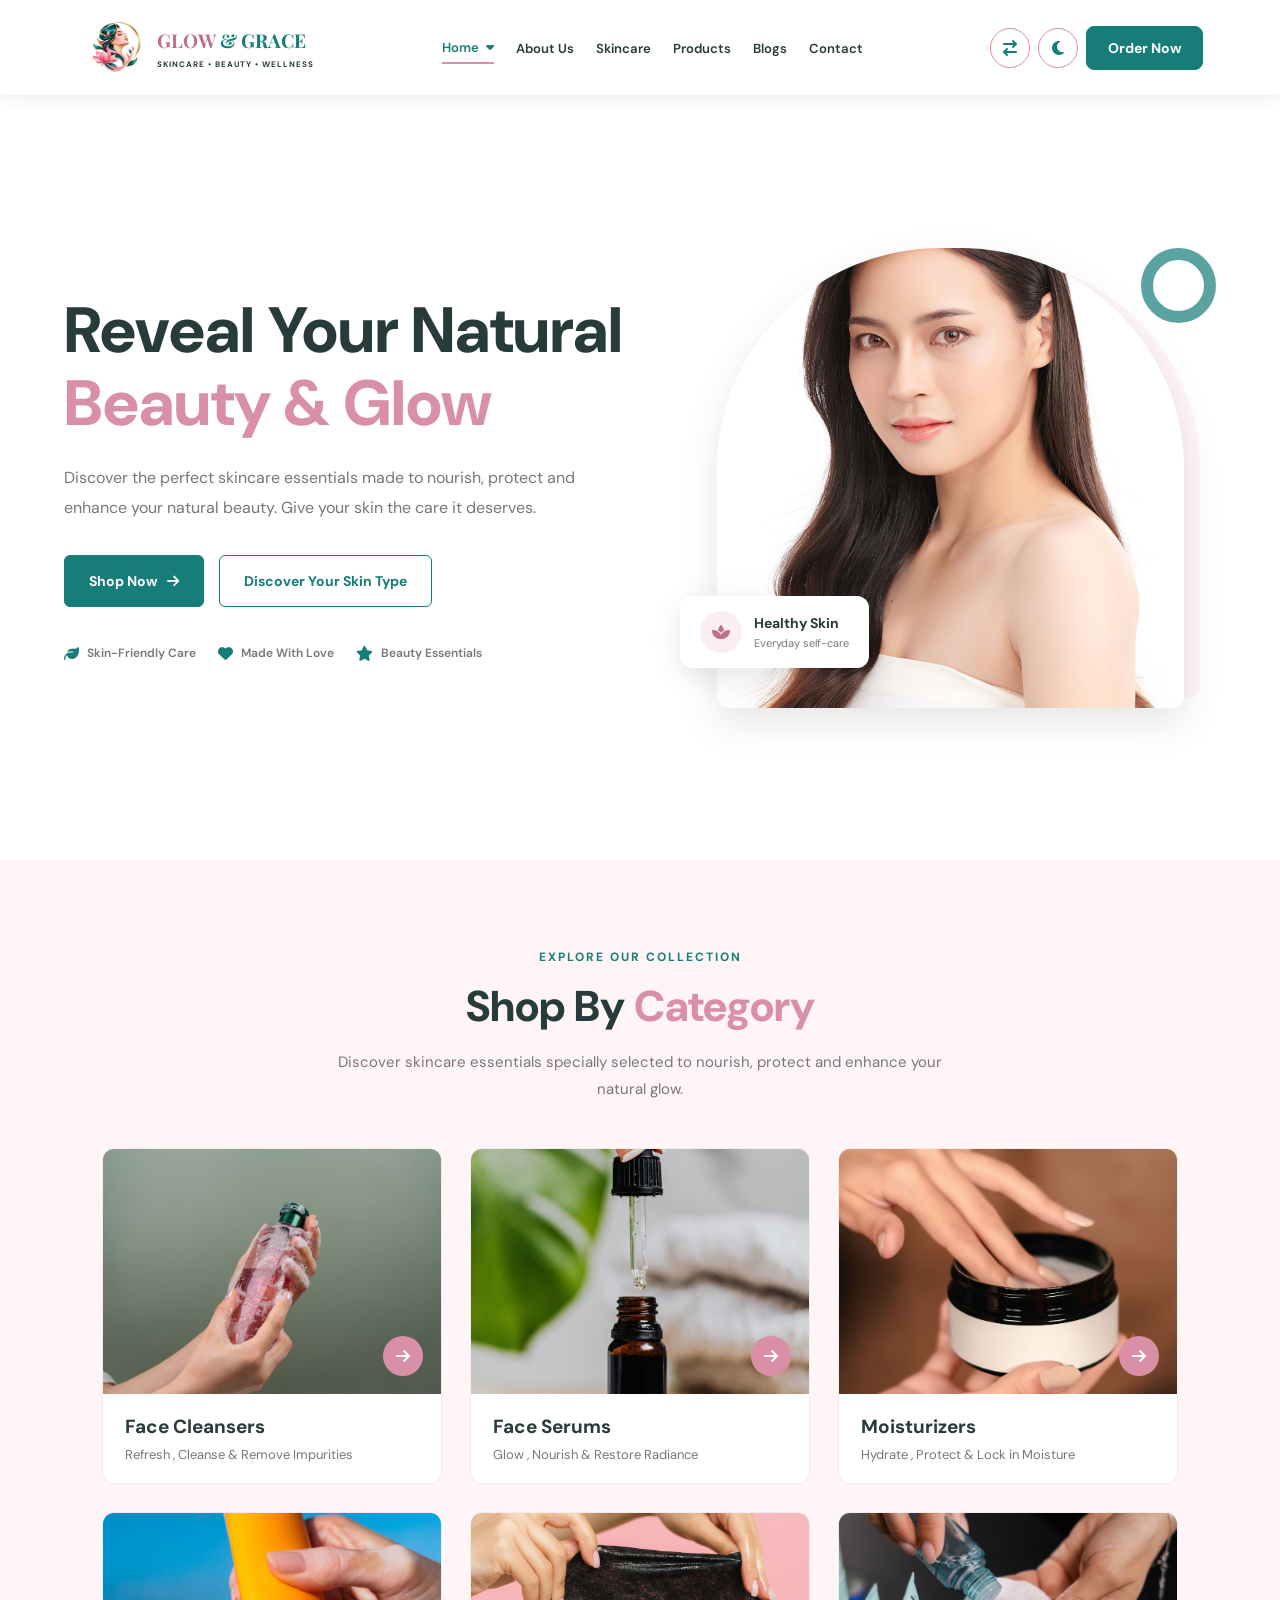
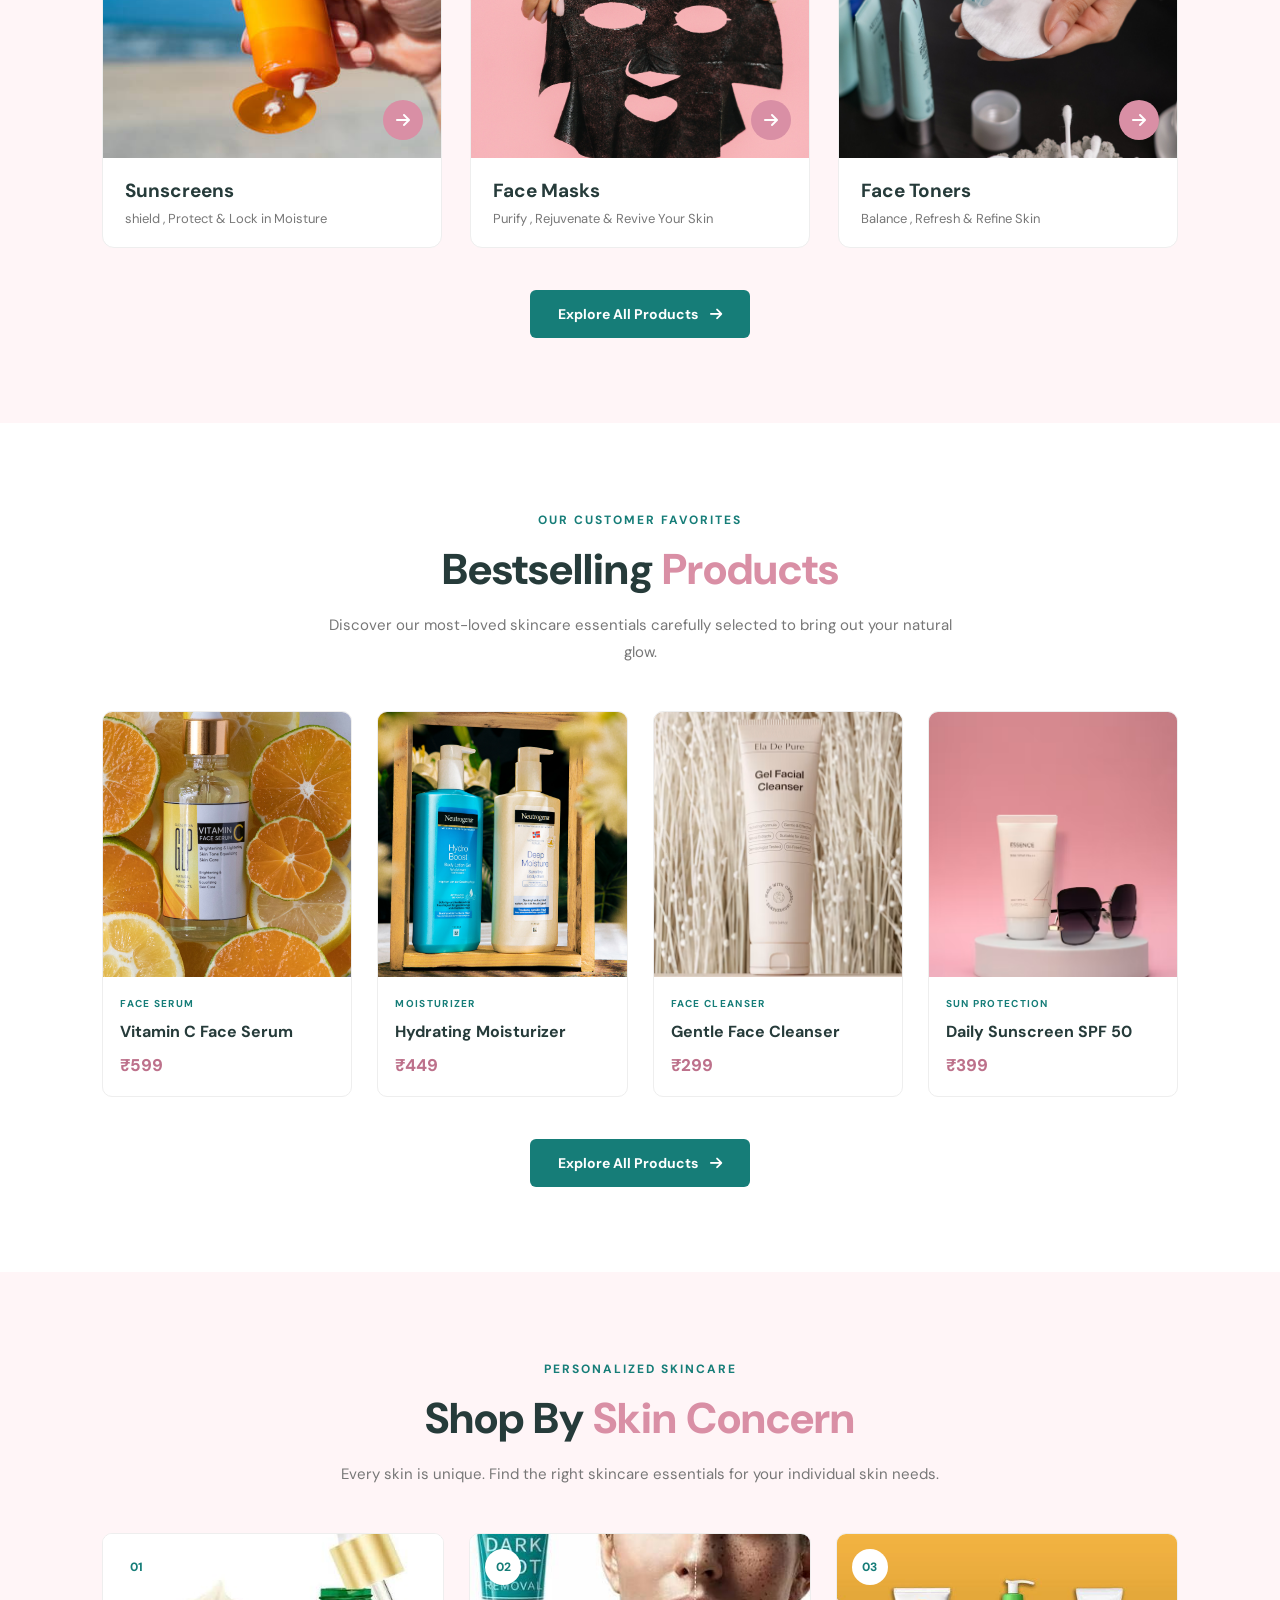
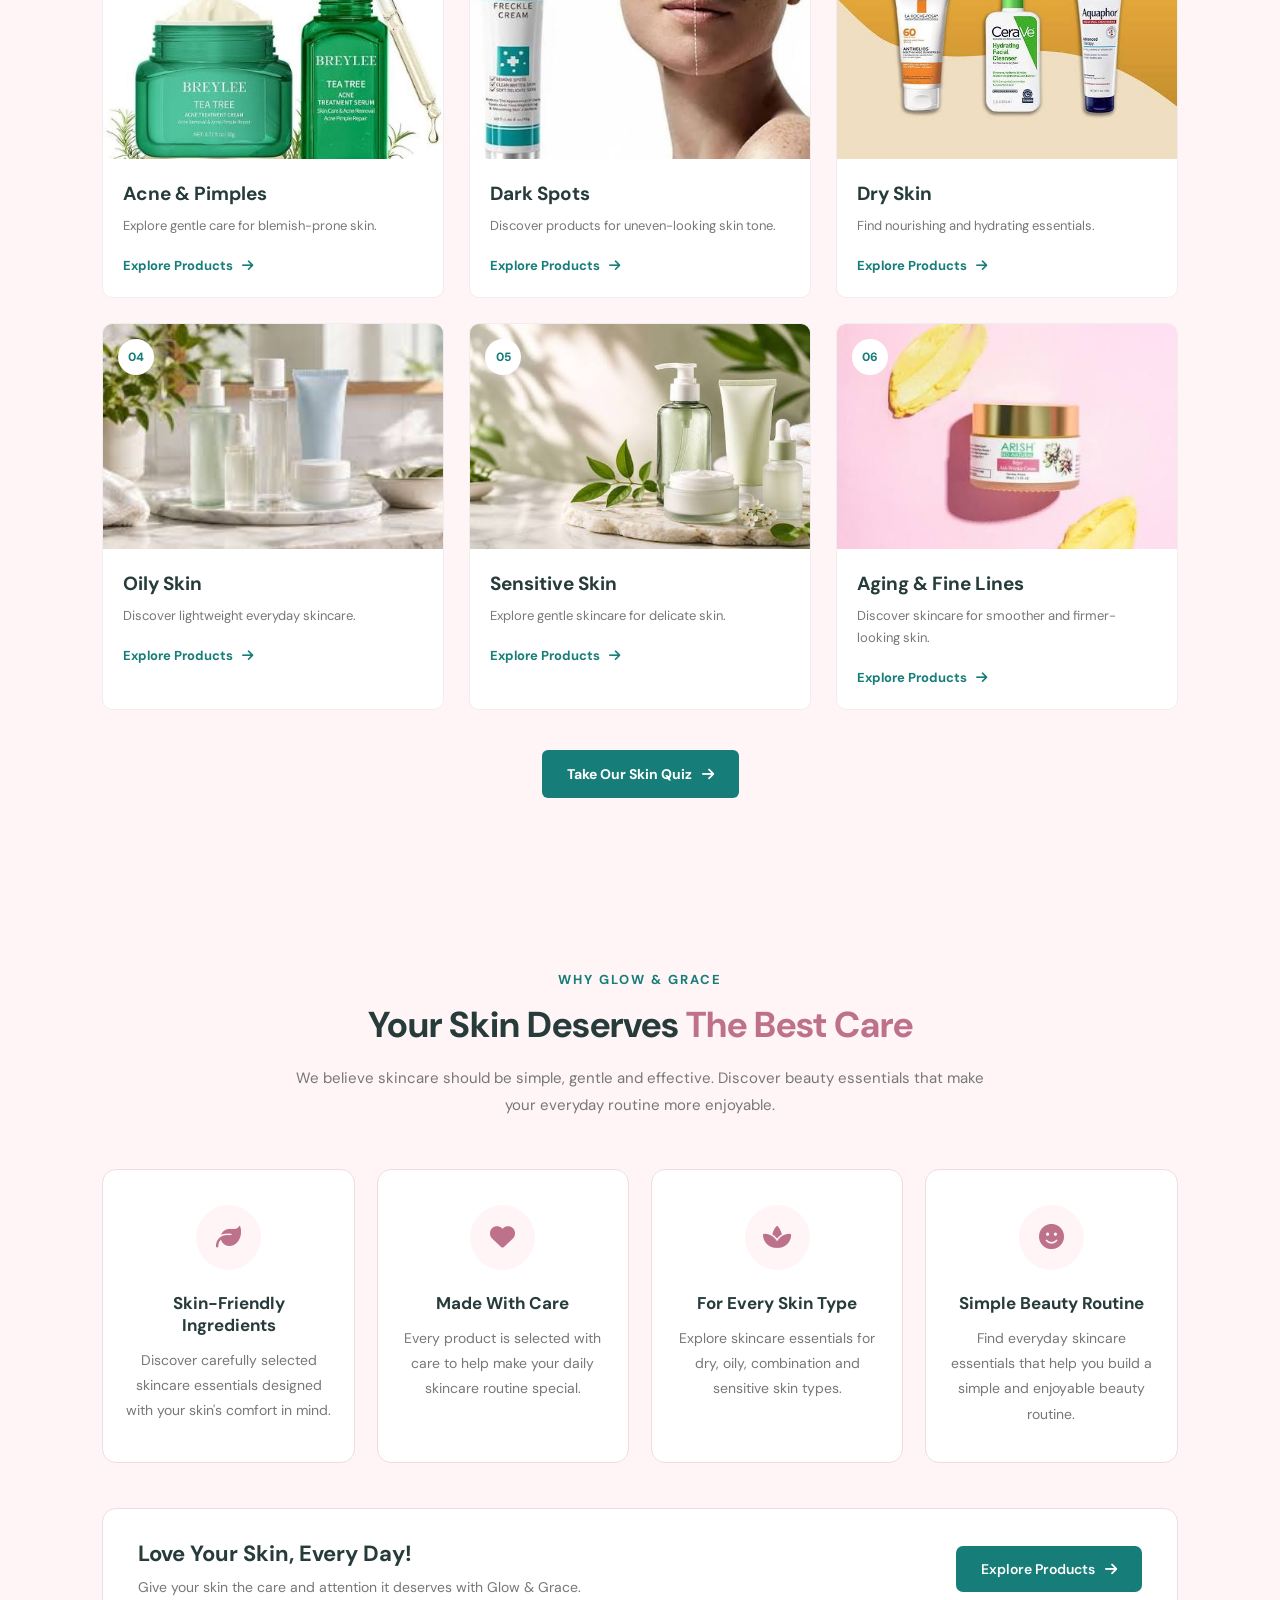
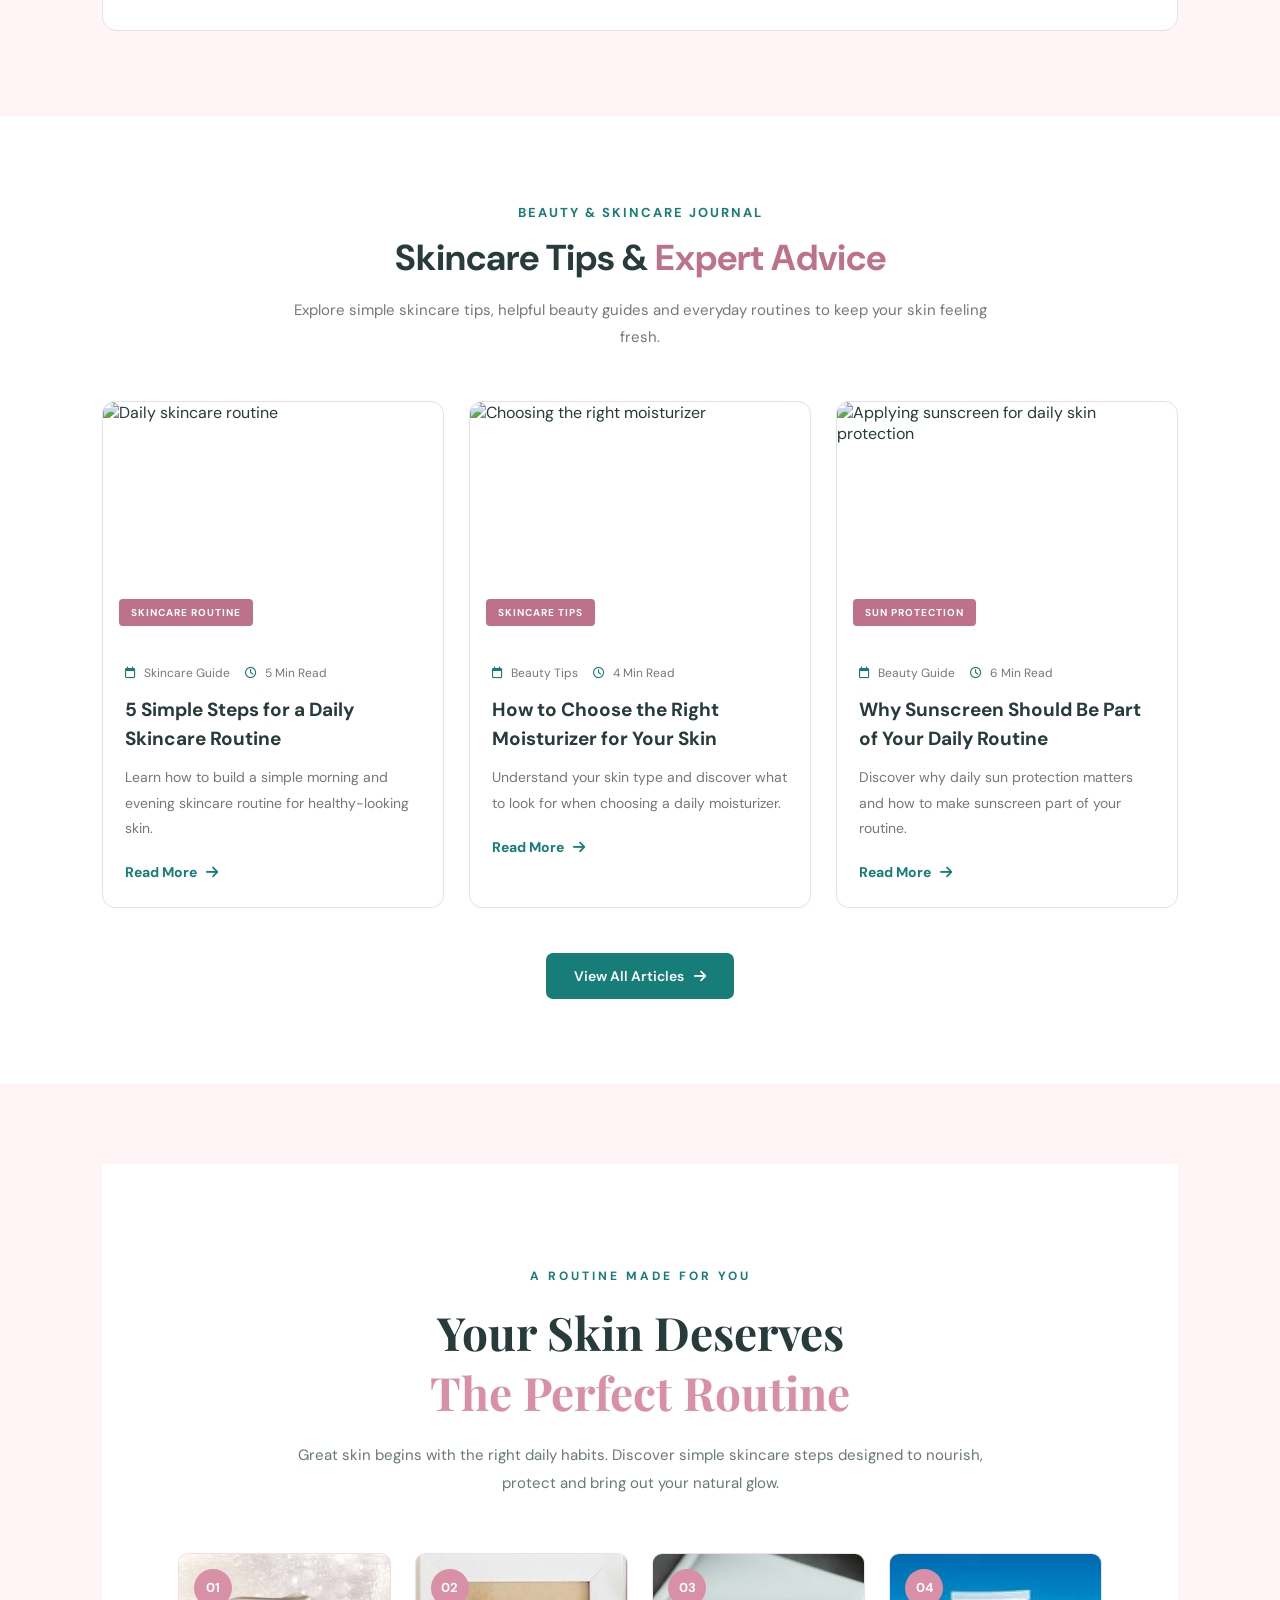
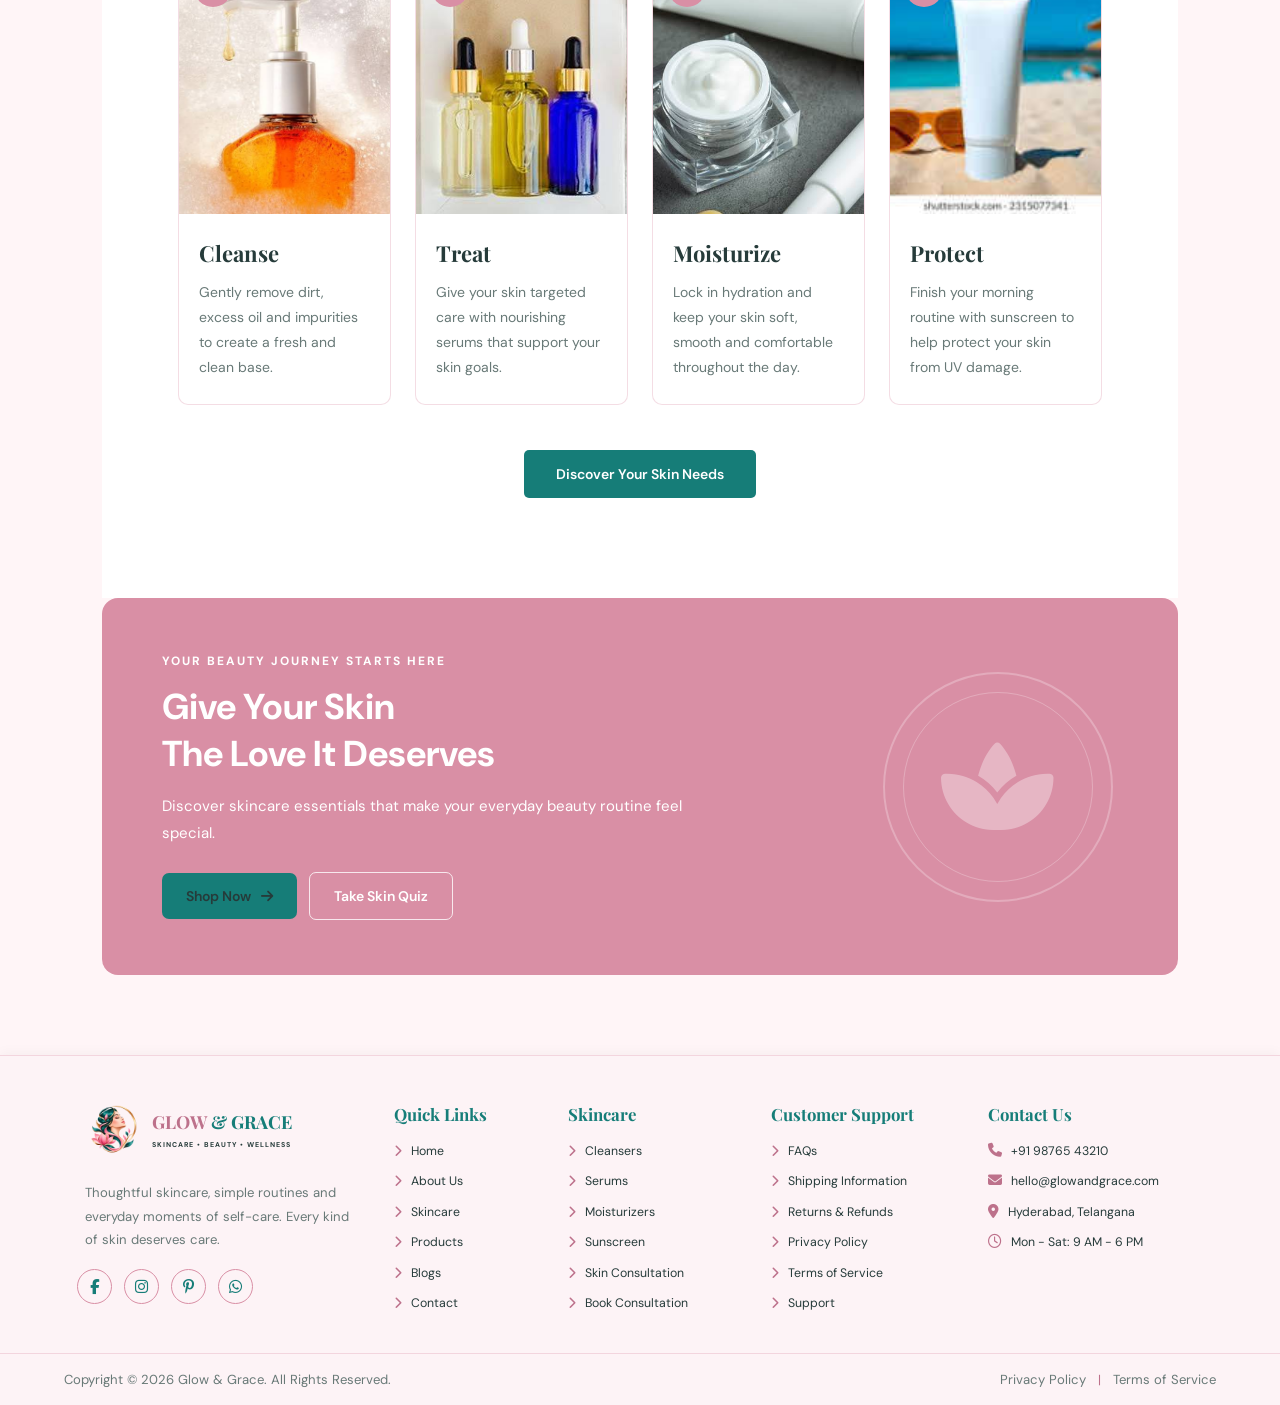
==== index.html @ 5600a412 "Add files via upload" ====
<!DOCTYPE html>
<html lang="en" dir="ltr" data-theme="light">
<head>
    <meta charset="UTF-8">
    <meta name="viewport" content="width=device-width, initial-scale=1.0">

    <title>Glow & Grace | Skincare & Beauty</title>

    <link rel="icon" type="image/png" href="Images/g&glogo1.png">
    <link rel="stylesheet" href="main.css">
    <link rel="stylesheet" href="index.css">
    <script src="main.js"></script>

    <link rel="stylesheet"
    href="https://cdnjs.cloudflare.com/ajax/libs/font-awesome/6.7.2/css/all.min.css">

    <link href="https://fonts.googleapis.com/css2?family=DM+Sans:wght@400;500;600;700&family=Playfair+Display:wght@600;700&display=swap" rel="stylesheet">
</head>

<body>

<!-- ================= HEADER ================= -->

<header class="header">

    <nav class="nav-bar">

        <div class="brand">

            <div class="brand-logo">
                <img src="Images/g&glogo1.png" alt="Glow & Grace Logo">
            </div>

            <div class="brand-title">
                <h1>GLOW <span>& GRACE</span></h1>
                <p>SKINCARE • BEAUTY • WELLNESS</p>
            </div>

        </div>

        <ul class="nav-links" id="navLinks">

            <li class="dropdown">

                <a href="index.html" class="home-btn" id="homeDropdownBtn" data-page="home">
                    Home
                    <span class="caret">
                        <i class="fa-solid fa-caret-down"></i>
                    </span>
                </a>

                <ul class="dropdown-menu" id="homeDropdown">
                    <li><a href="index.html">Home Classic</a></li>
                    <li><a href="home2.html">Home Standard</a></li>
                </ul>

            </li>

            <li><a href="about.html" class="nav-link" data-page="about">About Us</a></li>
            <li><a href="skincare.html" class="nav-link" data-page="skincare">Skincare</a></li>
            <li><a href="products.html" class="nav-link" data-page="products">Products</a></li>
            <li><a href="blog.html" class="nav-link" data-page="blog">Blogs</a></li>
            <li><a href="contact.html" class="nav-link" data-page="contact">Contact</a></li>

        </ul>

        <div class="toggles">

            <button class="utility-toggle" id="rtl-toggle"
                aria-label="Toggle RTL">
                <i class="fa-solid fa-arrow-right-arrow-left"></i>
            </button>

            <button class="utility-toggle" id="theme-toggle"
                aria-label="Toggle dark mode">
                <i class="fa-solid fa-moon"></i>
            </button>
<a href="order.html" class="primary-btn"
   style="background-color: #167D78; color: #FFFFFF; border: 1px solid #167D78;">
    Order Now
</a>
            <button class="menu-toggle" id="menu-toggle"
                aria-label="Toggle navigation">
                <i class="fa-solid fa-bars"></i>
            </button>

        </div>

    </nav>

</header>
<main>
        
<!-- =================================
     HOME 1 - HERO SECTION
================================== -->

<section class="home1-hero">

    <div class="hero-container">

        <!-- LEFT CONTENT -->
        <div class="hero-content">

           

            <h1>
                Reveal Your Natural
                <span>Beauty & Glow</span>
            </h1>

            <p class="hero-description">
                Discover the perfect skincare essentials
                made to nourish, protect and enhance your
                natural beauty. Give your skin the care it deserves.
            </p>

            <div class="hero-buttons">
                <a href="products.html" class="hero-btn primary-btn"
                style="background-color: #167D78; color: #FFFFFF; border: 1px solid #167D78;">
                    Shop Now
                    <i class="fas fa-arrow-right"></i>
                </a>

                <a href="skincare.html" class="hero-btn secondary-btn">
                    Discover Your Skin Type
                </a>
            </div>

            <!-- TRUST POINTS -->
            <div class="hero-trust">

               <div class="trust-item">
                    <i class="fas fa-leaf"></i>
                    <span>Skin-Friendly Care</span>
                </div>

                <div class="trust-item">
                    <i class="fas fa-heart"></i>
                    <span>Made With Love</span>
                </div>

                <div class="trust-item">
                    <i class="fas fa-star"></i>
                    <span>Beauty Essentials</span>
                </div>

            </div>

        </div>


        <!-- RIGHT IMAGE -->
        <div class="hero-image">

            <div class="hero-image-bg"></div>

            <img
                src="Images/hmh11.jpg"
                alt="Premium skincare and beauty products"
                class="main-hero-img"
            >

            <!-- FLOATING CARD -->
            <div class="hero-floating-card">
                <div class="floating-icon">
                    <i class="fas fa-spa"></i>
                </div>

                <div>
                    <h4>Healthy Skin</h4>
                    <p>Everyday self-care</p>
                </div>
            </div>

            <div class="hero-small-circle"></div>

        </div>

    </div>

</section>



<!-- =========================================
     HOME 1 - SHOP BY CATEGORY
========================================= -->

<section class="shop-category-section">

    <div class="category-container">

        <!-- SECTION HEADING -->
        <div class="category-heading">

            <span class="category-subtitle">
                EXPLORE OUR COLLECTION
            </span>

            <h2>
                Shop By <span>Category</span>
            </h2>

            <p>
                Discover skincare essentials specially selected
                to nourish, protect and enhance your natural glow.
            </p>

        </div>


        <!-- CATEGORY GRID -->
        <div class="category-grid">

            <!-- CATEGORY 1 -->
            <a href="products.html?category=cleansers"
               class="category-card">

                <div class="category-image">
                    <img src="Images/hmp1.jpg"
                         alt="Face Cleansers">

                    <span class="category-arrow">
                        <i class="fas fa-arrow-right"></i>
                    </span>
                </div>

                <div class="category-info">
                    <h3>Face Cleansers</h3>
                    <p>Refresh , Cleanse & Remove Impurities</p>
                </div>

            </a>


            <!-- CATEGORY 2 -->
            <a href="products.html?category=serums"
               class="category-card">

                <div class="category-image">
                    <img src="Images/hmp2.jpg"
                         alt="Face Serums">

                    <span class="category-arrow">
                        <i class="fas fa-arrow-right"></i>
                    </span>
                </div>

                <div class="category-info">
                    <h3>Face Serums</h3>
                    <p>Glow , Nourish & Restore Radiance</p>
                </div>

            </a>


            <!-- CATEGORY 3 -->
            <a href="products.html?category=moisturizers"
               class="category-card">

                <div class="category-image">
                    <img src="Images/hmp3.jpg"
                         alt="Moisturizers">

                    <span class="category-arrow">
                        <i class="fas fa-arrow-right"></i>
                    </span>
                </div>

                <div class="category-info">
                    <h3>Moisturizers</h3>
                    <p>Hydrate , Protect & Lock in Moisture</p>
                </div>

            </a>


            <!-- CATEGORY 4 -->
            <a href="products.html?category=sunscreens"
               class="category-card">

                <div class="category-image">
                    <img src="Images/hmp4.jpg"
                         alt="Sunscreens">

                    <span class="category-arrow">
                        <i class="fas fa-arrow-right"></i>
                    </span>
                </div>

                <div class="category-info">
                    <h3>Sunscreens</h3>
                    <p>shield , Protect & Lock in Moisture</p>
                </div>

            </a>


            <!-- CATEGORY 5 -->
            <a href="products.html?category=masks"
               class="category-card">

                <div class="category-image">
                    <img src="Images/hmp5.jpg"
                         alt="Face Masks">

                    <span class="category-arrow">
                        <i class="fas fa-arrow-right"></i>
                    </span>
                </div>

                <div class="category-info">
                    <h3>Face Masks</h3>
                    <p>Purify , Rejuvenate & Revive Your Skin</p>
                </div>

            </a>


            <!-- CATEGORY 6 -->
            <a href="products.html?category=toners"
               class="category-card">

                <div class="category-image">
                    <img src="Images/hmp6.jpg"
                         alt="Face Toners">

                    <span class="category-arrow">
                        <i class="fas fa-arrow-right"></i>
                    </span>
                </div>

                <div class="category-info">
                    <h3>Face Toners</h3>
                    <p>Balance , Refresh & Refine Skin</p>
                </div>

            </a>

        </div>


        <!-- VIEW ALL BUTTON -->
        <div class="category-bottom">

            <a href="products.html" class="view-category-btn">
                Explore All Products
                <i class="fas fa-arrow-right"></i>
            </a>

        </div>

    </div>

</section>



<!-- =========================================
     HOME 1 - BESTSELLING PRODUCTS
========================================= -->

<section class="bestselling-section">

    <div class="bestselling-container">

        <!-- SECTION HEADING -->
        <div class="bestselling-heading">

            <span class="bestselling-subtitle">
                OUR CUSTOMER FAVORITES
            </span>

            <h2>
                Bestselling <span>Products</span>
            </h2>

            <p>
                Discover our most-loved skincare essentials
                carefully selected to bring out your natural glow.
            </p>

        </div>


        <!-- PRODUCT GRID -->
        <div class="bestselling-grid">

            <!-- PRODUCT 1 -->
            <a href="product-details.html?product=vitamin-c-serum"
               class="bestselling-card">

                <div class="bestselling-image">
                    <img src="Images/hmp7.jpg"
                         alt="Vitamin C Face Serum">
                </div>

                <div class="bestselling-info">

                    <span class="product-category">
                        FACE SERUM
                    </span>

                    <h3>Vitamin C Face Serum</h3>

                    <p class="product-price">₹599</p>

                </div>

            </a>


            <!-- PRODUCT 2 -->
            <a href="product-details.html?product=hydrating-moisturizer"
               class="bestselling-card">

                <div class="bestselling-image">
                    <img src="Images/hmp8.jpg"
                         alt="Hydrating Moisturizer">
                </div>

                <div class="bestselling-info">

                    <span class="product-category">
                        MOISTURIZER
                    </span>

                    <h3>Hydrating Moisturizer</h3>

                    <p class="product-price">₹449</p>

                </div>

            </a>


            <!-- PRODUCT 3 -->
            <a href="product-details.html?product=gentle-face-cleanser"
               class="bestselling-card">

                <div class="bestselling-image">
                    <img src="Images/hmp9.avif"
                         alt="Gentle Face Cleanser">
                </div>

                <div class="bestselling-info">

                    <span class="product-category">
                        FACE CLEANSER
                    </span>

                    <h3>Gentle Face Cleanser</h3>

                    <p class="product-price">₹299</p>

                </div>

            </a>


            <!-- PRODUCT 4 -->
            <a href="product-details.html?product=daily-sunscreen"
               class="bestselling-card">

                <div class="bestselling-image">
                    <img src="Images/hmp10.avif"
                         alt="Daily Sunscreen SPF 50">
                </div>

                <div class="bestselling-info">

                    <span class="product-category">
                        SUN PROTECTION
                    </span>

                    <h3>Daily Sunscreen SPF 50</h3>

                    <p class="product-price">₹399</p>

                </div>

            </a>

        </div>


        <!-- VIEW ALL -->
        <div class="bestselling-bottom">

            <a href="products.html" class="bestselling-view-btn">
                Explore All Products
                <i class="fas fa-arrow-right"></i>
            </a>

        </div>

    </div>

</section>

   
<!-- =========================================
     HOME 1 - SHOP BY SKIN CONCERN
========================================= -->

<section class="skin-concern-section">

    <div class="skin-concern-container">

        <!-- SECTION HEADING -->
        <div class="skin-concern-heading">

            <span class="skin-concern-subtitle">
                PERSONALIZED SKINCARE
            </span>

            <h2>
                Shop By <span>Skin Concern</span>
            </h2>

            <p>
                Every skin is unique. Find the right skincare
                essentials for your individual skin needs.
            </p>

        </div>


        <!-- CONCERN GRID -->
        <div class="skin-concern-grid">

            <!-- CONCERN 1 -->
            <a href="products.html?concern=acne"
               class="concern-card">

                <div class="concern-image">
                    <img src="Images/hmp11.jpg"
                         alt="Acne and pimple care">

                    <span class="concern-number">01</span>
                </div>

                <div class="concern-info">
                    <h3>Acne & Pimples</h3>
                    <p>Explore gentle care for blemish-prone skin.</p>

                    <span class="concern-link">
                        Explore Products
                        <i class="fas fa-arrow-right"></i>
                    </span>
                </div>

            </a>


            <!-- CONCERN 2 -->
            <a href="products.html?concern=dark-spots"
               class="concern-card">

                <div class="concern-image">
                    <img src="Images/hmp12.jpg"
                         alt="Dark spots skincare">

                    <span class="concern-number">02</span>
                </div>

                <div class="concern-info">
                    <h3>Dark Spots</h3>
                    <p>Discover products for uneven-looking skin tone.</p>

                    <span class="concern-link">
                        Explore Products
                        <i class="fas fa-arrow-right"></i>
                    </span>
                </div>

            </a>


            <!-- CONCERN 3 -->
            <a href="products.html?concern=dry-skin"
               class="concern-card">

                <div class="concern-image">
                    <img src="Images/hmp13.jpg"
                         alt="Dry skin hydration care">

                    <span class="concern-number">03</span>
                </div>

                <div class="concern-info">
                    <h3>Dry Skin</h3>
                    <p>Find nourishing and hydrating essentials.</p>

                    <span class="concern-link">
                        Explore Products
                        <i class="fas fa-arrow-right"></i>
                    </span>
                </div>

            </a>


            <!-- CONCERN 4 -->
            <a href="products.html?concern=oily-skin"
               class="concern-card">

                <div class="concern-image">
                    <img src="Images/hmp14.jpg"
                         alt="Oily skin skincare">

                    <span class="concern-number">04</span>
                </div>

                <div class="concern-info">
                    <h3>Oily Skin</h3>
                    <p>Discover lightweight everyday skincare.</p>

                    <span class="concern-link">
                        Explore Products
                        <i class="fas fa-arrow-right"></i>
                    </span>
                </div>

            </a>


            <!-- CONCERN 5 -->
            <a href="products.html?concern=sensitive-skin"
               class="concern-card">

                <div class="concern-image">
                    <img src="Images/hmp15.jpg"
                         alt="Sensitive skin care">

                    <span class="concern-number">05</span>
                </div>

                <div class="concern-info">
                    <h3>Sensitive Skin</h3>
                    <p>Explore gentle skincare for delicate skin.</p>

                    <span class="concern-link">
                        Explore Products
                        <i class="fas fa-arrow-right"></i>
                    </span>
                </div>

            </a>
            <!-- CONCERN 6 -->
<a href="products.html?concern=aging"
   class="concern-card">

    <div class="concern-image">
        <img src="Images/hmp16.jpg"
             alt="Aging and fine lines skincare">

        <span class="concern-number">06</span>
    </div>

    <div class="concern-info">
        <h3>Aging & Fine Lines</h3>

        <p>
            Discover skincare for smoother and
            firmer-looking skin.
        </p>

        <span class="concern-link">
            Explore Products
            <i class="fas fa-arrow-right"></i>
        </span>
    </div>

</a>

        </div>


        <!-- BOTTOM BUTTON -->
        <div class="concern-bottom">
            

            <a href="skincare.html" class="concern-quiz-btn">
            
                Take Our Skin Quiz
                <i class="fas fa-arrow-right"></i>
            </a>

        </div>

    </div>

</section>


<!-- =========================================
     WHY CHOOSE GLOW & GRACE
========================================= -->

<section class="why-choose-section">

    <div class="why-choose-container">

        <!-- Section Heading -->
        <div class="why-choose-heading">
            <span class="section-subtitle">WHY GLOW & GRACE</span>

            <h2>
                Your Skin Deserves
                <span>The Best Care</span>
            </h2>

            <p>
                We believe skincare should be simple, gentle and effective.
                Discover beauty essentials that make your everyday routine
                more enjoyable.
            </p>
        </div>

        <!-- Features Grid -->
        <div class="why-choose-grid">

            <!-- Feature 01 -->
            <div class="why-choose-card">

                <div class="why-icon">
                    <i class="fa-solid fa-leaf"></i>
                </div>

                <h3>Skin-Friendly Ingredients</h3>

                <p>
                    Discover carefully selected skincare essentials
                    designed with your skin's comfort in mind.
                </p>

            </div>

            <!-- Feature 02 -->
            <div class="why-choose-card">

                <div class="why-icon">
                    <i class="fa-solid fa-heart"></i>
                </div>

                <h3>Made With Care</h3>

                <p>
                    Every product is selected with care to help make
                    your daily skincare routine special.
                </p>

            </div>

            <!-- Feature 03 -->
            <div class="why-choose-card">

                <div class="why-icon">
                    <i class="fa-solid fa-spa"></i>
                </div>

                <h3>For Every Skin Type</h3>

                <p>
                    Explore skincare essentials for dry, oily,
                    combination and sensitive skin types.
                </p>

            </div>

            <!-- Feature 04 -->
            <div class="why-choose-card">

                <div class="why-icon">
                    <i class="fa-solid fa-face-smile"></i>
                </div>

                <h3>Simple Beauty Routine</h3>

                <p>
                    Find everyday skincare essentials that help you
                    build a simple and enjoyable beauty routine.
                </p>

            </div>

        </div>

        <!-- Bottom Message -->
        <div class="why-choose-bottom">

            <div class="why-bottom-content">
                <h3>Love Your Skin, Every Day!</h3>

                <p>
                    Give your skin the care and attention it deserves
                    with Glow & Grace.
                </p>
            </div>

            <a href="products.html" class="why-choose-btn">
                Explore Products
                <i class="fa-solid fa-arrow-right"></i>
            </a>

        </div>

    </div>

</section>


<!-- =========================================
     SECTION 07 - SKINCARE TIPS & ADVICE
========================================= -->

<section class="skincare-tips-section">

    <div class="skincare-tips-container">

        <!-- Section Heading -->
        <div class="skincare-tips-heading">

            <span class="tips-subtitle">BEAUTY & SKINCARE JOURNAL</span>

            <h2>
                Skincare Tips &
                <span>Expert Advice</span>
            </h2>

            <p>
                Explore simple skincare tips, helpful beauty guides
                and everyday routines to keep your skin feeling fresh.
            </p>

        </div>

        <!-- Blog Grid -->
        <div class="skincare-tips-grid">

            <!-- Blog Card 01 -->
            <article class="skincare-tip-card">

                <a href="blog-details.html?article=daily-skincare-routine"
                   class="tip-image">

                    <img src="https://encrypted-tbn0.gstatic.com/images?q=tbn:ANd9GcTOcYDxtnWZlwxJrTuxTIVHtiUeH6Qrd97n5LtkAqj5_w&s=10"
                         alt="Daily skincare routine">

                    <span class="tip-category">SKINCARE ROUTINE</span>

                </a>

                <div class="tip-content">

                    <div class="tip-meta">
                        <span>
                            <i class="fa-regular fa-calendar"></i>
                            Skincare Guide
                        </span>

                        <span>
                            <i class="fa-regular fa-clock"></i>
                            5 Min Read
                        </span>
                    </div>

                    <h3>
                        <a href="blog-details.html?article=daily-skincare-routine">
                            5 Simple Steps for a Daily Skincare Routine
                        </a>
                    </h3>

                    <p>
                        Learn how to build a simple morning and evening
                        skincare routine for healthy-looking skin.
                    </p>

                    <a href="blog-details.html?article=daily-skincare-routine"
                       class="tip-read-more">
                        Read More
                        <i class="fa-solid fa-arrow-right"></i>
                    </a>

                </div>

            </article>

            <!-- Blog Card 02 -->
            <article class="skincare-tip-card">

                <a href="blog-details.html?article=choose-moisturizer"
                   class="tip-image">

                    <img src="https://encrypted-tbn0.gstatic.com/images?q=tbn:ANd9GcQR9iLzuuLGVIFf7md92AU5ZXM9_pkf7CBKraZprj_k2Q&s=10"
                         alt="Choosing the right moisturizer">

                    <span class="tip-category">SKINCARE TIPS</span>

                </a>

                <div class="tip-content">

                    <div class="tip-meta">
                        <span>
                            <i class="fa-regular fa-calendar"></i>
                            Beauty Tips
                        </span>

                        <span>
                            <i class="fa-regular fa-clock"></i>
                            4 Min Read
                        </span>
                    </div>

                    <h3>
                        <a href="blog-details.html?article=choose-moisturizer">
                            How to Choose the Right Moisturizer for Your Skin
                        </a>
                    </h3>

                    <p>
                        Understand your skin type and discover what to
                        look for when choosing a daily moisturizer.
                    </p>

                    <a href="blog-details.html?article=choose-moisturizer"
                       class="tip-read-more">
                        Read More
                        <i class="fa-solid fa-arrow-right"></i>
                    </a>

                </div>

            </article>

            <!-- Blog Card 03 -->
            <article class="skincare-tip-card">

                <a href="blog-details.html?article=sunscreen-guide"
                   class="tip-image">

                    <img src="https://encrypted-tbn0.gstatic.com/images?q=tbn:ANd9GcQCKQ-lDeRVLz8eiPPcUIzz1hzLvy9S6M8OHjfXe86uvA&s=10"
                         alt="Applying sunscreen for daily skin protection">

                    <span class="tip-category">SUN PROTECTION</span>

                </a>

                <div class="tip-content">

                    <div class="tip-meta">
                        <span>
                            <i class="fa-regular fa-calendar"></i>
                            Beauty Guide
                        </span>

                        <span>
                            <i class="fa-regular fa-clock"></i>
                            6 Min Read
                        </span>
                    </div>

                    <h3>
                        <a href="blog-details.html?article=sunscreen-guide">
                            Why Sunscreen Should Be Part of Your Daily Routine
                        </a>
                    </h3>

                    <p>
                        Discover why daily sun protection matters and
                        how to make sunscreen part of your routine.
                    </p>

                    <a href="blog-details.html?article=sunscreen-guide"
                       class="tip-read-more">
                        Read More
                        <i class="fa-solid fa-arrow-right"></i>
                    </a>

                </div>

            </article>

        </div>

        <!-- View All Button -->
        <div class="tips-view-all">

            <a href="blog.html" class="tips-view-btn">
                View All Articles
                <i class="fa-solid fa-arrow-right"></i>
            </a>

        </div>

    </div>

</section>

<!-- =========================================
     SECTION 08 - skin care routine
========================================= -->

<section class="newsletter-cta-section">

    <div class="newsletter-cta-container">

        <!-- NEWSLETTER -->
       
<!-- PERSONALIZED SKINCARE ROUTINE SECTION -->

<section class="routine-section">

    <div class="routine-container">

        <div class="routine-heading">
            <span class="routine-tag">A ROUTINE MADE FOR YOU</span>

            <h2>
                Your Skin Deserves
                <span>The Perfect Routine</span>
            </h2>

            <p>
                Great skin begins with the right daily habits.
                Discover simple skincare steps designed to nourish,
                protect and bring out your natural glow.
            </p>
        </div>

        <div class="routine-grid">

            <!-- STEP 1 -->
            <div class="routine-card">
                <div class="routine-image">
                    <img src="Images/aahh1.jpg" alt="Gentle skincare cleanser">
                    <span class="routine-number">01</span>
                </div>

                <div class="routine-info">
                    <h3>Cleanse</h3>
                    <p>
                        Gently remove dirt, excess oil and impurities
                        to create a fresh and clean base.
                    </p>
                </div>
            </div>

            <!-- STEP 2 -->
            <div class="routine-card">
                <div class="routine-image">
                    <img src="Images/aahh22.jpg" alt="Skincare serum">
                    <span class="routine-number">02</span>
                </div>

                <div class="routine-info">
                    <h3>Treat</h3>
                    <p>
                        Give your skin targeted care with nourishing
                        serums that support your skin goals.
                    </p>
                </div>
            </div>

            <!-- STEP 3 -->
            <div class="routine-card">
                <div class="routine-image">
                    <img src="Images/aahh3.jpg" alt="Skincare moisturizer">
                    <span class="routine-number">03</span>
                </div>

                <div class="routine-info">
                    <h3>Moisturize</h3>
                    <p>
                        Lock in hydration and keep your skin soft,
                        smooth and comfortable throughout the day.
                    </p>
                </div>
            </div>

            <!-- STEP 4 -->
            <div class="routine-card">
                <div class="routine-image">
                    <img src="Images/aahh4.jpg" alt="Daily sunscreen">
                    <span class="routine-number">04</span>
                </div>

                <div class="routine-info">
                    <h3>Protect</h3>
                    <p>
                        Finish your morning routine with sunscreen
                        to help protect your skin from UV damage.
                    </p>
                </div>
            </div>

        </div>

        <div class="routine-action">
            <a href="skincare.html">Discover Your Skin Needs</a>
        </div>

    </div>

</section>


        <!-- CALL TO ACTION -->
        <div class="beauty-cta-box">

            <div class="beauty-cta-content">

                <span class="cta-subtitle">
                    YOUR BEAUTY JOURNEY STARTS HERE
                </span>

                <h2>
                    Give Your Skin
                    <span>The Love It Deserves</span>
                </h2>

                <p>
                    Discover skincare essentials that make your
                    everyday beauty routine feel special.
                </p>

                <div class="cta-buttons">

                    <a href="products.html" class="cta-shop-btn">
                        Shop Now
                        <i class="fa-solid fa-arrow-right"></i>
                    </a>

                    <a href="skincare.html" class="cta-quiz-btn">
                        Take Skin Quiz
                    </a>

                </div>

            </div>

            <div class="beauty-cta-decoration">
                <i class="fa-solid fa-spa"></i>
            </div>

        </div>

    </div>

</section>
</main>



<!-- ================= FOOTER ================= -->

<footer class="footer">

    <div class="footer-bar">

        <div class="footer-container">

            <div class="footer-brand">

                <div class="footer-brand-logo">
                    <img src="Images/g&glogo1.png" alt="Glow & Grace Logo">
                </div>

                <div class="footer-brand-title">
                    <h2>GLOW <span>& GRACE</span></h2>
                    <p>SKINCARE • BEAUTY • WELLNESS</p>
                </div>

            </div>

            <div class="brand-info">
                <p>
                    Thoughtful skincare, simple routines and everyday
                    moments of self-care. Every kind of skin deserves care.
                </p>
            </div>

            <div class="social-icons">

                <a href="#" aria-label="Facebook">
                    <i class="fa-brands fa-facebook-f"></i>
                </a>

                <a href="#" aria-label="Instagram">
                    <i class="fa-brands fa-instagram"></i>
                </a>

                <a href="#" aria-label="Pinterest">
                    <i class="fa-brands fa-pinterest-p"></i>
                </a>

                <a href="#" aria-label="WhatsApp">
                    <i class="fa-brands fa-whatsapp"></i>
                </a>

            </div>

        </div>


        <div class="footer-box">

            <h3>Quick Links</h3>

            <a href="index.html"><i class="fa-solid fa-chevron-right"></i> Home</a>
            <a href="about.html"><i class="fa-solid fa-chevron-right"></i> About Us</a>
            <a href="skincare.html"><i class="fa-solid fa-chevron-right"></i> Skincare</a>
            <a href="products.html"><i class="fa-solid fa-chevron-right"></i> Products</a>
            <a href="blog.html"><i class="fa-solid fa-chevron-right"></i> Blogs</a>
            <a href="contact.html"><i class="fa-solid fa-chevron-right"></i> Contact</a>

        </div>


        <div class="footer-box">

            <h3>Skincare</h3>

            <a href="products.html"><i class="fa-solid fa-chevron-right"></i> Cleansers</a>
            <a href="products.html"><i class="fa-solid fa-chevron-right"></i> Serums</a>
            <a href="products.html"><i class="fa-solid fa-chevron-right"></i> Moisturizers</a>
            <a href="products.html"><i class="fa-solid fa-chevron-right"></i> Sunscreen</a>
            <a href="services.html"><i class="fa-solid fa-chevron-right"></i> Skin Consultation</a>
            <a href="booking.html"><i class="fa-solid fa-chevron-right"></i> Book Consultation</a>

        </div>


        <div class="footer-box">

            <h3>Customer Support</h3>

            <a href="contact.html"><i class="fa-solid fa-chevron-right"></i> FAQs</a>
            <a href="contact.html"><i class="fa-solid fa-chevron-right"></i> Shipping Information</a>
            <a href="contact.html"><i class="fa-solid fa-chevron-right"></i> Returns & Refunds</a>
            <a href="privacy-policy.html"><i class="fa-solid fa-chevron-right"></i> Privacy Policy</a>
            <a href="terms-of-service.html"><i class="fa-solid fa-chevron-right"></i> Terms of Service</a>
            <a href="contact.html"><i class="fa-solid fa-chevron-right"></i> Support</a>

        </div>


        <div class="footer-box">

            <h3>Contact Us</h3>

            <p><i class="fa-solid fa-phone"></i> +91 98765 43210</p>

            <p><i class="fa-solid fa-envelope"></i> hello@glowandgrace.com</p>

            <p><i class="fa-solid fa-location-dot"></i> Hyderabad, Telangana</p>

            <p><i class="fa-regular fa-clock"></i> Mon - Sat: 9 AM - 6 PM</p>

        </div>

    </div>

    <div class="footer-bottom">

        <p>
            Copyright © 2026 Glow & Grace. All Rights Reserved.
        </p>

        <div class="footer-legal-links">
            <a href="privacy-policy.html">Privacy Policy</a>
            <span>|</span>
            <a href="terms-of-service.html">Terms of Service</a>
        </div>

    </div>

</footer>


<!-- JAVASCRIPT -->


</body>
</html>
---- main.css ----
/* =========================================
   GLOW & GRACE
   HEADER AND FOOTER CSS ONLY
   Primary: Soft Rose Pink
   Secondary: Deep Teal
========================================= */

/* =========================================
   GLOBAL SETTINGS
========================================= */

* {
    margin: 0;
    padding: 0;
    box-sizing: border-box;
}

:root,
[data-theme="light"] {
    color-scheme: light;

    --bg-color: #FFFFFF;
    --surface: #FFFFFF;
    --soft-bg: #FFF5F7;

    --text-color: #263B3A;
    --paragraph-color: #687977;

    --primary-color: #D98FA5;
    --primary-dark: #BD718B;

    --secondary-color: #167D78;
    --secondary-dark: #105F5B;

    --border-color: rgba(217,143,165,0.30);
    --footer-bg: #FDF3F6;

    --shadow: 0 3px 14px rgba(28,54,52,0.09);
}

[data-theme="dark"] {
    color-scheme: dark;

    --bg-color: #101B1B;
    --surface: #172525;
    --soft-bg: #1B2B2A;

    --text-color: #EDF5F2;
    --paragraph-color: #B5C6C1;

    --primary-color: #E5A0B5;
    --primary-dark: #D7839F;

    --secondary-color: #55B8AE;
    --secondary-dark: #278D84;

    --border-color: rgba(229,160,181,0.28);
    --footer-bg: #142221;

    --shadow: 0 3px 14px rgba(0,0,0,0.25);
}

html {
    scroll-behavior: smooth;
    scroll-padding-top: 100px;
}

body {
    min-height: 100vh;
    background: var(--bg-color);
    color: var(--text-color);
    font-family: "DM Sans", Arial, sans-serif;
    transition: background .3s ease, color .3s ease;
}

a {
    text-decoration: none;
    color: inherit;
}

button {
    font: inherit;
    cursor: pointer;
}

img {
    display: block;
    max-width: 100%;
}


/* =========================================
   HEADER
========================================= */

.header {
    width: 100%;
    min-height: 95px;
    background: var(--surface);

    position: sticky;
    top: 0;
    z-index: 1000;

    box-shadow: var(--shadow);
}

.nav-bar {
    display: flex;
    align-items: center;
    justify-content: space-between;

    flex-direction: row;
    flex-wrap: nowrap;

    max-width: 1200px;
    width: 90%;
    min-height: 95px;

    margin: 0 auto;
    padding: 0 1%;
    gap: 12px;
}

/* BRAND */

.brand,
.footer-brand {
    display: flex;
    align-items: center;
    justify-content: flex-start;

    flex-shrink: 0;
    min-width: 0;
}

.brand-logo img,
.footer-brand-logo img {
    width: 80px;
    height: 82px;
    object-fit: contain;
}

.brand-title h1,
.footer-brand-title h2 {
    color: var(--primary-dark);
    font-family: "Playfair Display", Georgia, serif;
    font-size: 19px;
    font-weight: 700;
    white-space: nowrap;
}

.brand-title span,
.footer-brand-title span {
    color: var(--secondary-color);
}

.brand-title p,
.footer-brand-title p {
    color: var(--text-color);
    margin-top: 6px;

    font-size: 8px;
    font-weight: 700;
    letter-spacing: 1px;
    white-space: nowrap;
}


/* =========================================
   NAVIGATION
========================================= */

.nav-links {
    display: flex;
    align-items: center;
    justify-content: center;

    flex-direction: row;
    flex: 1;

    gap: 22px;
    list-style: none;
}

.nav-links > li {
    list-style: none;
}

.nav-links a {
    color: var(--text-color);
    font-size: .82rem;
    font-weight: 600;
    white-space: nowrap;

    transition: color .25s ease;
}

.nav-links a:hover,
.nav-links a.active {
    color: var(--secondary-color);
}

/* NAV UNDERLINE */

.nav-links > li:not(.dropdown) > a {
    position: relative;
    padding-block: 10px;
}

.nav-links > li:not(.dropdown) > a::after {
    content: "";

    position: absolute;
    inset-inline-start: 0;
    bottom: 2px;

    width: 0;
    height: 2px;

    background: var(--primary-color);
    transition: width .25s ease;
}

.nav-links > li:not(.dropdown) > a:hover::after,
.nav-links > li:not(.dropdown) > a.active::after {
    width: 100%;
}


/* =========================================
   HOME DROPDOWN
========================================= */

.dropdown {
    position: relative;
    display: inline-block;
}

.dropdown > .home-btn {
    display: inline-flex;
    align-items: center;
    gap: 4px;

    padding-block: 10px;
    position: relative;
}

/* HOME ACTIVE UNDERLINE */

.dropdown > .home-btn::after {
    content: "";

    position: absolute;
    inset-inline-start: 0;
    bottom: 2px;

    width: 0;
    height: 2px;

    background: var(--primary-color);
    transition: width .25s ease;
}

.dropdown > .home-btn:hover::after,
.dropdown > .home-btn.active::after {
    width: 100%;
}

/* DROPDOWN MENU */

.dropdown-menu {
    display: none;

    position: absolute;
    top: calc(100% + 17px);
    inset-inline-start: 0;

    min-width: 165px;

    background: var(--surface);
    padding: 8px 0;

    list-style: none;

    border-radius: 8px;
    border: 1px solid var(--border-color);

    box-shadow: 0 12px 28px rgba(0,0,0,.12);
    z-index: 1001;
}

.dropdown-menu li a {
    display: block;
    padding: 11px 15px;

    color: var(--text-color);
    font-size: .82rem;
}

.dropdown-menu li a:hover,
.dropdown-menu li a.active {
    background: var(--soft-bg);
    color: var(--secondary-color);
}

/* JAVASCRIPT DROPDOWN ACTIVE */

.dropdown.active .dropdown-menu {
    display: block;
}

.caret {
    display: inline-block;
    margin-inline-start: 3px;
    transition: transform .3s;
}

.dropdown.active .caret {
    transform: rotate(180deg);
}


/* =========================================
   HEADER BUTTONS
========================================= */

.toggles {
    display: flex;
    align-items: center;
    justify-content: flex-end;

    flex-direction: row;
    gap: 8px;

    flex-shrink: 0;
}

.utility-toggle,
.menu-toggle {
    width: 40px;
    height: 40px;

    display: inline-flex;
    justify-content: center;
    align-items: center;

    background: transparent;
    color: var(--secondary-color);

    border: 1.5px solid var(--primary-color);
    border-radius: 50%;

    font-size: 16px;
    cursor: pointer;

    transition: all .3s ease;
}

.utility-toggle:hover,
.menu-toggle:hover {
    background: var(--secondary-color);
    color: #FFFFFF;
    border-color: var(--secondary-color);

    transform: translateY(-2px);
}


/* =========================================
   PRIMARY BUTTON
========================================= */

.primary-btn,
.secondary-btn {
    display: inline-flex;
    align-items: center;
    justify-content: center;
    gap: 9px;

    padding: 12px 21px;

    border-radius: 8px;
    font-size: 14px;
    font-weight: 700;

    transition: all .3s ease;
    cursor: pointer;
}

.primary-btn {
    background: var(--secondary-color);
    color: #FFFFFF;
    border: 1.5px solid var(--secondary-color);
}

.primary-btn:hover {
    background: var(--secondary-dark);
    border-color: var(--secondary-dark);
    transform: translateY(-2px);
}

.secondary-btn {
    background: transparent;
    color: var(--secondary-color);
    border: 1.5px solid var(--primary-color);
}

.secondary-btn:hover {
    background: var(--primary-color);
    color: #FFFFFF;
    transform: translateY(-2px);
}

.menu-toggle {
    display: none;
}


/* =========================================
   FOOTER
========================================= */

.footer {
    width: 100%;

    background: var(--footer-bg);

    border-top: 1px solid var(--border-color);
    box-shadow: 0 -2px 12px rgba(0,0,0,.04);
}


/* =========================================
   FOOTER GRID
========================================= */

.footer-bar {
    display: grid;

    grid-template-columns: 2fr 1fr 1.2fr 1.3fr 1.5fr;

    max-width: 1200px;
    width: 90%;

    margin: 0 auto;
    padding: 35px 1% 28px;

    gap: 30px;
}


/* =========================================
   FOOTER BRAND
========================================= */

.footer-container {
    display: flex;
    flex-direction: column;

    align-items: flex-start;
    justify-content: flex-start;
}

.footer-brand-logo img {
    width: 75px;
    height: 78px;
    object-fit: contain;
}

.footer-brand-title h2 {
    font-size: 18px;
}

.footer-brand-title p {
    font-size: 7px;
}

.brand-info {
    color: var(--paragraph-color);

    padding-inline-start: 8px;

    line-height: 1.8;
    font-size: .82rem;

    margin-top: 12px;
}


/* =========================================
   SOCIAL ICONS
========================================= */

.social-icons {
    display: flex;
    align-items: center;

    gap: 12px;
    margin-top: 17px;
}

.social-icons a {
    width: 35px;
    height: 35px;

    display: inline-flex;
    align-items: center;
    justify-content: center;

    color: var(--secondary-color);

    border: 1px solid var(--primary-color);
    border-radius: 50%;

    font-size: 15px;
    transition: .25s;
}

.social-icons a:hover {
    background: var(--secondary-color);
    color: #FFFFFF;
    border-color: var(--secondary-color);
}


/* =========================================
   FOOTER LINKS
========================================= */

.footer-box {
    padding-top: 12px;

    display: flex;
    flex-direction: column;
    align-items: flex-start;
}

.footer-box h3 {
    color: var(--secondary-color);

    font: 700 1.05rem "Playfair Display", Georgia, serif;

    margin-bottom: 17px;
}

.footer-box a,
.footer-box p {
    color: var(--text-color);

    margin-bottom: 12px;

    font-size: .77rem;
    line-height: 1.5;

    transition: color .2s;
}

.footer-box a:hover {
    color: var(--primary-dark);
}

.footer-box i {
    color: var(--primary-dark);
    font-size: 12px;
    margin-inline-end: 6px;
}

.footer-box p i {
    font-size: 14px;
}


/* =========================================
   FOOTER COPYRIGHT
========================================= */

.footer-bottom {
    width: 100%;

    border-top: 1px solid var(--border-color);

    padding: 17px 5%;

    display: flex;
    align-items: center;
    justify-content: space-between;

    flex-wrap: wrap;
    gap: 12px;
}

.footer-bottom p {
    text-align: left;
    color: var(--paragraph-color);

    font-size: .82rem;
    margin: 0;
}


/* =========================================
   PRIVACY POLICY & TERMS LINKS
========================================= */

.footer-legal-links {
    display: flex;
    align-items: center;
    justify-content: flex-end;

    flex-wrap: wrap;
    gap: 12px;
}

.footer-legal-links a {
    color: var(--paragraph-color);
    font-size: .82rem;

    transition: color .25s ease;
}

.footer-legal-links a:hover {
    color: var(--secondary-color);
}

.footer-legal-links span {
    color: var(--primary-dark);
    font-size: .8rem;
}


/* =========================================
   RTL SUPPORT
========================================= */

html[dir="rtl"] .footer-container,
html[dir="rtl"] .footer-box {
    align-items: flex-start;
}

html[dir="rtl"] .dropdown-menu {
    text-align: right;
}

html[dir="rtl"] .footer-bottom {
    direction: rtl;
}

html[dir="rtl"] .footer-bottom p {
    text-align: right;
}


/* =========================================
   RESPONSIVE DESIGN
========================================= */

@media (max-width: 1100px) {

    .nav-links {
        gap: 13px;
    }

    .nav-links a {
        font-size: .76rem;
    }

    .brand-logo img {
        width: 65px;
    }

    .brand-title h1 {
        font-size: 17px;
    }

    .toggles .primary-btn {
        padding: 11px 14px;
        font-size: 12px;
    }

    .footer-bar {
        gap: 20px;
        grid-template-columns: 1.7fr 1fr 1fr 1.2fr 1.4fr;
    }
}


/* =========================================
   TABLET RESPONSIVE
========================================= */

@media (max-width: 900px) {

    .header,
    .nav-bar {
        min-height: 82px;
    }

    .nav-bar {
        position: relative;
    }

    .nav-links {
        display: none;

        position: absolute;
        top: 100%;
        inset-inline: 0;

        width: 100%;
        padding: 18px;

        background: var(--surface);

        border: 1px solid var(--border-color);
        border-radius: 0 0 12px 12px;

        box-shadow: var(--shadow);

        flex-direction: column;
        align-items: stretch;

        gap: 0;
    }

    .nav-links.show {
        display: flex;
    }

    .nav-links > li,
    .nav-links > a {
        width: 100%;
    }

    .nav-links > li:not(.dropdown) > a,
    .nav-links .dropdown > a {
        display: block;
        padding: 12px 8px;
    }

    .dropdown {
        display: block;
        width: 100%;
    }

    .dropdown > .home-btn {
        display: flex;
        width: 100%;
        justify-content: space-between;
    }

    .dropdown-menu {
        position: static;

        box-shadow: none;
        margin: 5px 0 8px;

        width: 100%;
    }

    .menu-toggle {
        display: inline-flex;
    }

    .footer-bar {
        grid-template-columns: repeat(3, 1fr);
    }
}


/* =========================================
   MOBILE RESPONSIVE
========================================= */

@media (max-width: 650px) {

    .nav-bar {
        width: 94%;
        gap: 7px;
    }

    .brand-logo img {
        width: 52px;
        height: 65px;
    }

    .brand-title h1 {
        font-size: 15px;
    }

    .brand-title p {
        font-size: 6px;
        letter-spacing: .5px;
    }

    .toggles {
        gap: 5px;
    }

    .utility-toggle,
    .menu-toggle {
        width: 34px;
        height: 36px;
        font-size: 14px;
    }

    .toggles .primary-btn {
        display: none;
    }

    /* FOOTER */

    .footer-bar {
        grid-template-columns: repeat(2, 1fr);

        gap: 25px 18px;
        padding-top: 30px;
    }

    .footer-container {
        grid-column: 1 / -1;
    }

    .footer-box h3 {
        margin-bottom: 12px;
    }

    .footer-bottom {
        flex-direction: column;
        justify-content: center;

        text-align: center;
        gap: 10px;
    }

    .footer-bottom p {
        text-align: center;
    }

    .footer-legal-links {
        justify-content: center;
    }
}


/* =========================================
   SMALL MOBILE
========================================= */

@media (max-width: 390px) {

    .brand-title h1 {
        font-size: 13px;
    }

    .brand-title p {
        font-size: 5.5px;
    }

    .brand-logo img {
        width: 45px;
    }

    .utility-toggle,
    .menu-toggle {
        width: 31px;
    }

    .footer-bar {
        grid-template-columns: 1fr 1fr;
    }

    .footer-legal-links {
        gap: 8px;
    }

    .footer-legal-links a {
        font-size: .75rem;
    }
}
---- index.css ----
/* =========================================
   HOME 1 - HERO SECTION
   GLOW & GRACE
========================================= */

.home1-hero {
    width: 100%;
    min-height: 85vh;
    padding: 40px 5%;
    display: flex;
    align-items: center;
    overflow: hidden;
    background: var(--bg-color, #ffffff);
    position: relative;
}

.hero-container {
    width: 100%;
    max-width: 1250px;
    margin: auto;

    display: grid;
    grid-template-columns: 1.05fr 0.95fr;
    align-items: center;
    gap: 35px;
}

/* HERO CONTENT */

.hero-content {
    max-width: 620px;
    z-index: 2;
}

.hero-tag {
    display: inline-block;
    padding: 10px 18px;
    margin-bottom: 25px;

    background: rgba(217, 143, 165, 0.13);
    color: var(--primary-dark, #BD718B);

    border-radius: 30px;
    font-size: 12px;
    font-weight: 700;
    /*letter-spacing: 1.2px;*/
}

.hero-content h1 {
    font-size: clamp(38px, 5vw, 65px);
    line-height: 1.15;
    font-weight: 800;

    color: var(--text-color, #292929);
    margin-bottom: 22px;
}

.hero-content h1 span {
    display: block;
    color: var(--primary, #D98FA5);
}

.hero-description {
    max-width: 520px;

    font-size: 16px;
    line-height: 1.9;

    color: var(--text-muted, #777777);
    margin-bottom: 32px;
}

/* HERO BUTTONS */

.hero-buttons {
    display: flex;
    align-items: center;
    flex-wrap: wrap;
    gap: 15px;

    margin-bottom: 38px;
}

.hero-btn {
    min-height: 52px;
    padding: 14px 24px;

    display: inline-flex;
    align-items: center;
    justify-content: center;
    gap: 10px;

    border-radius: 6px;
    text-decoration: none;

    font-size: 14px;
    font-weight: 700;

    transition: 0.3s ease;
}

.primary-btn {
    background: var(--primary, #D98FA5);
    color: #ffffff;
    border: 1px solid var(--primary, #D98FA5);
}

.primary-btn:hover {
    background: var(--primary-dark, #BD718B);
    transform: translateY(-3px);
}

.secondary-btn {
    background: transparent;
    color: var(--secondary, #167D78);
    border: 1px solid var(--secondary, #167D78);
}

.secondary-btn:hover {
    background: var(--secondary, #167D78);
    color: #ffffff;
    transform: translateY(-3px);
}

/* TRUST POINTS */

.hero-trust {
    display: flex;
    flex-wrap: wrap;
    gap: 22px;
}

.trust-item {
    display: flex;
    align-items: center;
    gap: 8px;

    color: var(--text-muted, #777777);
    font-size: 12px;
    font-weight: 600;
}

.trust-item i {
    color: var(--secondary, #167D78);
    font-size: 15px;
}

/* HERO IMAGE */

.hero-image {
    width: 100%;
    min-height: 490px;

    position: relative;

    display: flex;
    align-items: center;
    justify-content: center;
}

.hero-image-bg {
    position: absolute;
    width: 85%;
    height: 90%;

    background: var(--soft-bg, #FFF5F7);
    border-radius: 48% 48% 12px 12px;

    top: 5%;
    right: 3%;
}

.main-hero-img {
    position: relative;
    z-index: 1;

    width: 88%;
    height: 460px;

    object-fit: cover;
    border-radius: 48% 48% 12px 12px;

    box-shadow: 0 15px 40px rgba(0,0,0,0.10);
}

/* FLOATING CARD */

.hero-floating-card {
    position: absolute;
    z-index: 3;

    bottom: 55px;
    left: -5px;

    display: flex;
    align-items: center;
    gap: 12px;

    padding: 15px 20px;

    background: var(--surface, #ffffff);
    border-radius: 12px;

    box-shadow: 0 8px 30px rgba(0,0,0,0.10);
}

.floating-icon {
    width: 42px;
    height: 42px;

    display: flex;
    align-items: center;
    justify-content: center;

    background: rgba(217, 143, 165, 0.15);
    color: var(--primary-dark, #BD718B);

    border-radius: 50%;
}

.hero-floating-card h4 {
    color: var(--text-color, #292929);
    font-size: 14px;
    margin-bottom: 4px;
}

.hero-floating-card p {
    color: var(--text-muted, #777777);
    font-size: 11px;
}

.hero-small-circle {
    position: absolute;
    width: 75px;
    height: 75px;

    border: 12px solid var(--secondary, #167D78);
    border-radius: 50%;

    top: 15px;
    right: 0;
    opacity: 0.7;
}

/* =========================================
   TABLET RESPONSIVE
========================================= */

@media (max-width: 992px) {

    .home1-hero {
        padding: 60px 4%;
    }

    .hero-container {
        gap: 30px;
    }

    .hero-content h1 {
        font-size: 45px;
    }

    .hero-image {
        min-height: 400px;
    }

    .main-hero-img {
        height: 380px;
    }

    .hero-trust {
        gap: 12px;
    }
}

/* =========================================
   MOBILE RESPONSIVE
========================================= */

@media (max-width: 768px) {

    .home1-hero {
        padding: 55px 20px;
    }

    .hero-container {
        grid-template-columns: 1fr;
        gap: 35px;
    }

    .hero-content {
        text-align: center;
        margin: auto;
    }

    .hero-content h1 {
        font-size: 40px;
    }

    .hero-description {
        margin-left: auto;
        margin-right: auto;
        font-size: 14px;
    }

    .hero-buttons {
        justify-content: center;
    }

    .hero-trust {
        justify-content: center;
    }

    .hero-image {
        min-height: 380px;
    }

    .main-hero-img {
        width: 85%;
        height: 360px;
    }

    .hero-floating-card {
        left: 0;
        bottom: 30px;
    }
}

/* SMALL MOBILE */

@media (max-width: 480px) {

    .hero-content h1 {
        font-size: 34px;
    }

    .hero-tag {
        font-size: 10px;
    }

    .hero-buttons {
        flex-direction: column;
        width: 100%;
    }

    .hero-btn {
        width: 100%;
    }

    .hero-trust {
        gap: 12px;
    }

    .trust-item {
        font-size: 10px;
    }

    .hero-image {
        min-height: 320px;
    }

    .main-hero-img {
        height: 300px;
    }

    .hero-floating-card {
        padding: 10px 13px;
    }
}


/* shop by category*/


/* =========================================
   HOME 1 - SHOP BY CATEGORY
========================================= */

.shop-category-section {
    width: 100%;
    padding: 85px 8%;
    background: var(--soft-bg, #FFF5F7);
}

.category-container {
    max-width: 1250px;
    margin: auto;
}

/* SECTION HEADING */

.category-heading {
    text-align: center;
    max-width: 650px;
    margin: 0 auto 45px;
}

.category-subtitle {
    display: inline-block;
    color: var(--secondary, #167D78);
    font-size: 12px;
    font-weight: 700;
    letter-spacing: 2px;
    margin-bottom: 13px;
}

.category-heading h2 {
    font-size: clamp(30px, 4vw, 43px);
    color: var(--text-color, #292929);
    margin-bottom: 15px;
    font-weight: 800;
}

.category-heading h2 span {
    color: var(--primary, #D98FA5);
}

.category-heading p {
    color: var(--text-muted, #777777);
    font-size: 15px;
    line-height: 1.8;
}

/* CATEGORY GRID */

.category-grid {
    display: grid;
    grid-template-columns: repeat(3, 1fr);
    gap: 28px;
}

/* CATEGORY CARD */

.category-card {
    display: block;
    text-decoration: none;
    background: var(--surface, #ffffff);
    border: 1px solid var(--border, #eeeeee);
    border-radius: 12px;
    overflow: hidden;

    transition: transform 0.35s ease,
                box-shadow 0.35s ease;
}

.category-card:hover {
    transform: translateY(-8px);
    box-shadow: 0 12px 30px rgba(0,0,0,0.09);
}

/* CATEGORY IMAGE */

.category-image {
    width: 100%;
    height: 245px;
    position: relative;
    overflow: hidden;
    background: var(--soft-bg, #FFF5F7);
}

.category-image img {
    width: 100%;
    height: 100%;
    object-fit: cover;
    display: block;
    transition: transform 0.5s ease;
}

.category-card:hover .category-image img {
    transform: scale(1.08);
}

/* ARROW ICON */

.category-arrow {
    position: absolute;
    right: 18px;
    bottom: 18px;

    width: 40px;
    height: 40px;

    display: flex;
    align-items: center;
    justify-content: center;

    border-radius: 50%;
    background: var(--primary, #D98FA5);
    color: #ffffff;

    transition: 0.3s ease;
}

.category-card:hover .category-arrow {
    background: var(--secondary, #167D78);
    transform: rotate(-35deg);
}

/* CATEGORY TEXT */

.category-info {
    padding: 20px 22px;
}

.category-info h3 {
    font-size: 19px;
    color: var(--text-color, #292929);
    margin-bottom: 7px;
    font-weight: 700;
}

.category-info p {
    font-size: 13px;
    color: var(--text-muted, #777777);
}

/* VIEW ALL BUTTON */

.category-bottom {
    text-align: center;
    margin-top: 42px;
}

.view-category-btn {
    display: inline-flex;
    align-items: center;
    justify-content: center;
    gap: 12px;

    padding: 15px 28px;

    background: var(--secondary, #167D78);
    color: #ffffff;

    text-decoration: none;
    border-radius: 6px;

    font-size: 14px;
    font-weight: 700;

    transition: 0.3s ease;
}

.view-category-btn:hover {
   background: var(--secondary, #167D78);
    transform: translateY(-3px);
}

/* TABLET */

@media (max-width: 992px) {

    .category-grid {
        grid-template-columns: repeat(2, 1fr);
        gap: 22px;
    }

    .category-image {
        height: 220px;
    }
}

/* MOBILE */

@media (max-width: 576px) {

    .shop-category-section {
        padding: 60px 18px;
    }

    .category-heading {
        margin-bottom: 30px;
    }

    .category-heading p {
        font-size: 13px;
    }

    .category-grid {
        grid-template-columns: 1fr;
        gap: 20px;
    }

    .category-image {
        height: 240px;
    }

    .category-info {
        padding: 17px;
    }

}
/* Best seller section */


/* =========================================
   HOME 1 - BESTSELLING PRODUCTS
========================================= */

.bestselling-section {
    width: 100%;
    padding: 85px 8%;
    background: var(--bg-color, #ffffff);
}

.bestselling-container {
    max-width: 1250px;
    margin: auto;
}

/* SECTION HEADING */

.bestselling-heading {
    text-align: center;
    max-width: 650px;
    margin: 0 auto 45px;
}

.bestselling-subtitle {
    display: inline-block;
    color: var(--secondary, #167D78);
    font-size: 12px;
    font-weight: 700;
    letter-spacing: 2px;
    margin-bottom: 13px;
}

.bestselling-heading h2 {
    font-size: clamp(30px, 4vw, 43px);
    color: var(--text-color, #292929);
    font-weight: 800;
    margin-bottom: 15px;
}

.bestselling-heading h2 span {
    color: var(--primary, #D98FA5);
}

.bestselling-heading p {
    font-size: 15px;
    line-height: 1.8;
    color: var(--text-muted, #777777);
}

/* PRODUCT GRID */

.bestselling-grid {
    display: grid;
    grid-template-columns: repeat(4, 1fr);
    gap: 25px;
}

/* PRODUCT CARD */

.bestselling-card {
    display: block;
    text-decoration: none;
    background: var(--surface, #ffffff);
    border: 1px solid var(--border, #eeeeee);
    border-radius: 10px;
    overflow: hidden;

    transition: transform 0.35s ease,
                box-shadow 0.35s ease;
}

.bestselling-card:hover {
    transform: translateY(-7px);
    box-shadow: 0 12px 30px rgba(0,0,0,0.08);
}

/* PRODUCT IMAGE */

.bestselling-image {
    width: 100%;
    height: 265px;
    overflow: hidden;
    background: var(--soft-bg, #FFF5F7);
}

.bestselling-image img {
    width: 100%;
    height: 100%;
    display: block;
    object-fit: cover;

    transition: transform 0.5s ease;
}

.bestselling-card:hover .bestselling-image img {
    transform: scale(1.07);
}

/* PRODUCT DETAILS */

.bestselling-info {
    padding: 20px 17px;
    text-align: left;
}

.product-category {
    display: block;
    color: var(--secondary, #167D78);
    font-size: 10px;
    font-weight: 700;
    letter-spacing: 1.3px;
    margin-bottom: 10px;
}

.bestselling-info h3 {
    color: var(--text-color, #292929);
    font-size: 16px;
    font-weight: 700;
    line-height: 1.5;
    margin-bottom: 10px;
}

.product-price {
    color: var(--primary-dark, #BD718B);
    font-size: 17px;
    font-weight: 800;
}

/* VIEW ALL BUTTON */

.bestselling-bottom {
    text-align: center;
    margin-top: 42px;
}

.bestselling-view-btn {
    display: inline-flex;
    align-items: center;
    justify-content: center;
    gap: 12px;

    padding: 15px 28px;

    background: var(--secondary, #167D78);
    color: #ffffff;

    text-decoration: none;
    border-radius: 6px;

    font-size: 14px;
    font-weight: 700;

    transition: 0.3s ease;
}

.bestselling-view-btn:hover {
     background: var(--secondary, #167D78);
    transform: translateY(-3px);
}

/* TABLET */

@media (max-width: 992px) {

    .bestselling-grid {
        grid-template-columns: repeat(2, 1fr);
        gap: 22px;
    }

    .bestselling-image {
        height: 240px;
    }

}

/* MOBILE */

@media (max-width: 576px) {

    .bestselling-section {
        padding: 60px 18px;
    }

    .bestselling-heading {
        margin-bottom: 30px;
    }

    .bestselling-heading p {
        font-size: 13px;
    }

    .bestselling-grid {
        grid-template-columns: repeat(2, minmax(0, 1fr));
        gap: 13px;
    }

    .bestselling-image {
        height: 175px;
    }

    .bestselling-info {
        padding: 14px 11px;
    }

    .bestselling-info h3 {
        font-size: 13px;
    }

    .product-price {
        font-size: 15px;
    }

    .product-category {
        font-size: 9px;
    }

}

/* VERY SMALL MOBILE */

@media (max-width: 360px) {

    .bestselling-grid {
        grid-template-columns: 1fr;
    }

    .bestselling-image {
        height: 230px;
    }

}



/* =========================================
   HOME 1 - SHOP BY SKIN CONCERN
========================================= */

.skin-concern-section {
    width: 100%;
    padding: 85px 8%;
    background: var(--soft-bg, #FFF5F7);
}

.skin-concern-container {
    max-width: 1250px;
    margin: auto;
}

/* SECTION HEADING */

.skin-concern-heading {
    text-align: center;
    max-width: 650px;
    margin: 0 auto 45px;
}

.skin-concern-subtitle {
    display: inline-block;
    color: var(--secondary, #167D78);
    font-size: 12px;
    font-weight: 700;
    letter-spacing: 2px;
    margin-bottom: 13px;
}

.skin-concern-heading h2 {
    font-size: clamp(30px, 4vw, 43px);
    color: var(--text-color, #292929);
    font-weight: 800;
    margin-bottom: 15px;
}

.skin-concern-heading h2 span {
    color: var(--primary, #D98FA5);
}

.skin-concern-heading p {
    font-size: 15px;
    line-height: 1.8;
    color: var(--text-muted, #777777);
}

/* CONCERN GRID */

.skin-concern-grid {
    display: grid;
    grid-template-columns: repeat(3, 1fr);
    gap: 25px;
}

/* CONCERN CARD */

.concern-card {
    display: block;
    text-decoration: none;

    background: var(--surface, #ffffff);
    border: 1px solid var(--border, #eeeeee);
    border-radius: 10px;
    overflow: hidden;

    transition: transform 0.3s ease,
                box-shadow 0.3s ease;
}

.concern-card:hover {
    transform: translateY(-6px);
    box-shadow: 0 12px 28px rgba(0,0,0,0.08);
}

/* IMAGE */

.concern-image {
    width: 100%;
    height: 225px;
    position: relative;
    overflow: hidden;
    background: var(--surface, #ffffff);
}

.concern-image img {
    width: 100%;
    height: 100%;
    display: block;
    object-fit: cover;
    transition: transform 0.5s ease;
}

.concern-card:hover .concern-image img {
    transform: scale(1.06);
}

/* NUMBER */

.concern-number {
    position: absolute;
    top: 15px;
    left: 15px;

    width: 36px;
    height: 36px;

    display: flex;
    align-items: center;
    justify-content: center;

    border-radius: 50%;
    background: var(--surface, #ffffff);
    color: var(--secondary, #167D78);

    font-size: 12px;
    font-weight: 800;
}

/* CARD CONTENT */

.concern-info {
    padding: 22px 20px;
}

.concern-info h3 {
    font-size: 19px;
    color: var(--text-color, #292929);
    margin-bottom: 9px;
    font-weight: 700;
}

.concern-info p {
    font-size: 13px;
    line-height: 1.7;
    color: var(--text-muted, #777777);
    margin-bottom: 17px;
}

/* EXPLORE LINK */

.concern-link {
    display: inline-flex;
    align-items: center;
    gap: 9px;

    color: var(--secondary, #167D78);
    font-size: 13px;
    font-weight: 700;

    transition: 0.3s ease;
}

.concern-card:hover .concern-link {
    color: var(--primary-dark, #BD718B);
}

.concern-link i {
    transition: transform 0.3s ease;
}

.concern-card:hover .concern-link i {
    transform: translateX(5px);
}

/* QUIZ BUTTON */

.concern-bottom {
    text-align: center;
    margin-top: 40px;
}

.concern-quiz-btn {
    display: inline-flex;
    align-items: center;
    justify-content: center;
    flex-wrap: wrap;
    gap: 10px;

    padding: 15px 25px;

    background: var(--secondary, #167D78);
    color: #ffffff;

    text-decoration: none;
    border-radius: 6px;

    font-size: 14px;
    font-weight: 700;

    transition: 0.3s ease;
}

.concern-quiz-btn:hover {
    background: var(--secondary, #167D78);
    transform: translateY(-3px);
}

/* TABLET */

@media (max-width: 992px) {

    .skin-concern-grid {
        grid-template-columns: repeat(2, 1fr);
        gap: 20px;
    }

    .concern-image {
        height: 210px;
    }

}

/* MOBILE */

@media (max-width: 576px) {

    .skin-concern-section {
        padding: 60px 18px;
    }

    .skin-concern-heading {
        margin-bottom: 30px;
    }

    .skin-concern-heading p {
        font-size: 13px;
    }

    .skin-concern-grid {
        grid-template-columns: 1fr;
        gap: 20px;
    }

    .concern-image {
        height: 230px;
    }

    .concern-info {
        padding: 18px;
    }

    .concern-quiz-btn {
        width: 100%;
        font-size: 12px;
    }

}
/* why choose us section */
/* =========================================
   SECTION 06 - WHY CHOOSE GLOW & GRACE
========================================= */

.why-choose-section {
    width: 100%;
    padding: 85px 8%;
    background: var(--soft-bg, #FFF5F7);
    transition: background 0.3s ease;
}

.why-choose-container {
    max-width: 1200px;
    margin: 0 auto;
}

/* SECTION HEADING */

.why-choose-heading {
    max-width: 700px;
    margin: 0 auto 50px;
    text-align: center;
}

.why-choose-heading .section-subtitle {
    display: inline-block;
    color: var(--secondary, #167D78);
    font-size: 13px;
    font-weight: 700;
    letter-spacing: 2px;
    margin-bottom: 14px;
}

.why-choose-heading h2 {
    color: var(--text-color, #222);
    font-size: 36px;
    line-height: 1.3;
    font-weight: 700;
    margin-bottom: 16px;
}

.why-choose-heading h2 span {
    color: var(--primary-dark, #BD718B);
}

.why-choose-heading p {
    color: var(--text-muted, #777);
    font-size: 15px;
    line-height: 1.8;
}

/* FEATURES GRID */

.why-choose-grid {
    display: grid;
    grid-template-columns: repeat(4, 1fr);
    gap: 22px;
}

/* FEATURE CARD */

.why-choose-card {
    background: var(--surface, #fff);
    border: 1px solid var(--border, #f0dce3);
    border-radius: 14px;
    padding: 35px 22px;
    text-align: center;
    transition: all 0.3s ease;
}

.why-choose-card:hover {
    transform: translateY(-7px);
    border-color: var(--primary, #D98FA5);
    box-shadow: 0 12px 28px rgba(217, 143, 165, 0.13);
}

/* ICON */

.why-icon {
    width: 65px;
    height: 65px;
    margin: 0 auto 22px;
    display: flex;
    align-items: center;
    justify-content: center;
    background: var(--soft-bg, #FFF5F7);
    color: var(--primary-dark, #BD718B);
    border-radius: 50%;
    font-size: 25px;
    transition: all 0.3s ease;
}

.why-choose-card:hover .why-icon {
    background: var(--primary, #D98FA5);
    color: #fff;
}

/* CARD CONTENT */

.why-choose-card h3 {
    color: var(--text-color, #222);
    font-size: 17px;
    font-weight: 700;
    margin-bottom: 12px;
}

.why-choose-card p {
    color: var(--text-muted, #777);
    font-size: 14px;
    line-height: 1.8;
}

/* BOTTOM CTA */

.why-choose-bottom {
    margin-top: 45px;
    padding: 30px 35px;
    background: var(--surface, #fff);
    border: 1px solid var(--border, #f0dce3);
    border-radius: 14px;

    display: flex;
    align-items: center;
    justify-content: space-between;
    gap: 25px;
}

.why-bottom-content h3 {
    color: var(--text-color, #222);
    font-size: 22px;
    margin-bottom: 8px;
}

.why-bottom-content p {
    color: var(--text-muted, #777);
    font-size: 14px;
    line-height: 1.7;
}

/* BUTTON */

.why-choose-btn {
    display: inline-flex;
    align-items: center;
    justify-content: center;
    gap: 10px;
    padding: 14px 25px;

    background: var(--secondary, #167D78);
    color: #fff;

    text-decoration: none;
    font-size: 14px;
    font-weight: 600;
    border-radius: 7px;
    white-space: nowrap;

    transition: all 0.3s ease;
}

.why-choose-btn:hover {
    background: var(--secondary-dark, #105F5B);
    transform: translateY(-2px);
}

/* TABLET */

@media (max-width: 992px) {

    .why-choose-grid {
        grid-template-columns: repeat(2, 1fr);
    }

    .why-choose-section {
        padding: 70px 20px;
    }

}

/* MOBILE */

@media (max-width: 576px) {

    .why-choose-section {
        padding: 55px 16px;
    }

    .why-choose-heading {
        margin-bottom: 35px;
    }

    .why-choose-heading h2 {
        font-size: 27px;
    }

    .why-choose-heading p {
        font-size: 14px;
    }

    .why-choose-grid {
        grid-template-columns: 1fr;
        gap: 16px;
    }

    .why-choose-card {
        padding: 28px 20px;
    }

    .why-choose-bottom {
        flex-direction: column;
        align-items: flex-start;
        padding: 25px 20px;
    }

    .why-bottom-content h3 {
        font-size: 20px;
    }

    .why-choose-btn {
        width: 100%;
    }

}
/*skin care tips*/

/* =========================================
   SECTION 07 - SKINCARE TIPS & ADVICE
========================================= */

.skincare-tips-section {
    width: 100%;
    padding: 85px 8%;
    background: var(--bg-color, #fff);
    transition: background 0.3s ease;
}

.skincare-tips-container {
    max-width: 1200px;
    margin: 0 auto;
}

/* SECTION HEADING */

.skincare-tips-heading {
    max-width: 700px;
    margin: 0 auto 50px;
    text-align: center;
}

.tips-subtitle {
    display: inline-block;
    color: var(--secondary, #167D78);
    font-size: 13px;
    font-weight: 700;
    letter-spacing: 2px;
    margin-bottom: 14px;
}

.skincare-tips-heading h2 {
    color: var(--text-color, #222);
    font-size: 36px;
    line-height: 1.3;
    margin-bottom: 16px;
}

.skincare-tips-heading h2 span {
    color: var(--primary-dark, #BD718B);
}

.skincare-tips-heading p {
    color: var(--text-muted, #777);
    font-size: 15px;
    line-height: 1.8;
}

/* BLOG GRID */

.skincare-tips-grid {
    display: grid;
    grid-template-columns: repeat(3, 1fr);
    gap: 25px;
}

/* BLOG CARD */

.skincare-tip-card {
    background: var(--surface, #fff);
    border: 1px solid var(--border, #f0dce3);
    border-radius: 13px;
    overflow: hidden;
    transition: all 0.3s ease;
}

.skincare-tip-card:hover {
    transform: translateY(-7px);
    box-shadow: 0 12px 28px rgba(0, 0, 0, 0.08);
}

/* BLOG IMAGE */

.tip-image {
    position: relative;
    display: block;
    width: 100%;
    height: 240px;
    overflow: hidden;
}

.tip-image img {
    width: 100%;
    height: 100%;
    object-fit: cover;
    display: block;
    transition: transform 0.5s ease;
}

.skincare-tip-card:hover .tip-image img {
    transform: scale(1.07);
}

/* IMAGE CATEGORY */

.tip-category {
    position: absolute;
    left: 16px;
    bottom: 16px;
    background: var(--primary-dark, #BD718B);
    color: #fff;
    padding: 7px 12px;
    font-size: 10px;
    font-weight: 700;
    letter-spacing: 1px;
    border-radius: 4px;
}

/* BLOG CONTENT */

.tip-content {
    padding: 23px 22px 25px;
}

/* META */

.tip-meta {
    display: flex;
    align-items: center;
    flex-wrap: wrap;
    gap: 15px;
    margin-bottom: 15px;
}

.tip-meta span {
    color: var(--text-muted, #777);
    font-size: 12px;
}

.tip-meta i {
    color: var(--secondary, #167D78);
    margin-right: 5px;
}

/* BLOG TITLE */

.tip-content h3 {
    font-size: 19px;
    line-height: 1.5;
    margin-bottom: 12px;
}

.tip-content h3 a {
    color: var(--text-color, #222);
    text-decoration: none;
    transition: color 0.3s ease;
}

.tip-content h3 a:hover {
    color: var(--primary-dark, #BD718B);
}

/* BLOG DESCRIPTION */

.tip-content p {
    color: var(--text-muted, #777);
    font-size: 14px;
    line-height: 1.8;
    margin-bottom: 20px;
}

/* READ MORE */

.tip-read-more {
    display: inline-flex;
    align-items: center;
    gap: 9px;
    color: var(--secondary, #167D78);
    font-size: 14px;
    font-weight: 700;
    text-decoration: none;
    transition: all 0.3s ease;
}

.tip-read-more:hover {
    color: var(--primary-dark, #BD718B);
    gap: 14px;
}

/* VIEW ALL BUTTON */

.tips-view-all {
    display: flex;
    justify-content: center;
    margin-top: 45px;
}

.tips-view-btn {
    display: inline-flex;
    align-items: center;
    justify-content: center;
    gap: 10px;
    padding: 14px 28px;
    background: var(--secondary, #167D78);
    color: #fff;
    border-radius: 7px;
    font-size: 14px;
    font-weight: 600;
    text-decoration: none;
    transition: all 0.3s ease;
}

.tips-view-btn:hover {
    background: var(--secondary-dark, #105F5B);
    transform: translateY(-2px);
}

/* TABLET */

@media (max-width: 992px) {

    .skincare-tips-grid {
        grid-template-columns: repeat(2, 1fr);
    }

    .skincare-tip-card:last-child {
        grid-column: 1 / -1;
        max-width: 500px;
        width: 100%;
        justify-self: center;
    }

}

/* MOBILE */

@media (max-width: 576px) {

    .skincare-tips-section {
        padding: 55px 16px;
    }

    .skincare-tips-heading {
        margin-bottom: 35px;
    }

    .skincare-tips-heading h2 {
        font-size: 27px;
    }

    .skincare-tips-heading p {
        font-size: 14px;
    }

    .skincare-tips-grid {
        grid-template-columns: 1fr;
        gap: 20px;
    }

    .skincare-tip-card:last-child {
        grid-column: auto;
        max-width: 100%;
    }

    .tip-image {
        height: 220px;
    }

    .tip-content {
        padding: 20px;
    }

    .tip-content h3 {
        font-size: 18px;
    }

    .tips-view-all {
        margin-top: 30px;
    }

    .tips-view-btn {
        width: 100%;
    }

}
/* newsletter section and CTA section*/

/* =========================================
   SECTION 08 - NEWSLETTER & CTA
========================================= */

.newsletter-cta-section {
    width: 100%;
    padding: 80px 8%;
    background: var(--soft-bg, #FFF5F7);
    transition: background 0.3s ease;
}

.newsletter-cta-container {
    max-width: 1200px;
    margin: 0 auto;
}

/* =========================================
   NEWSLETTER BOX
========================================= */

/*.newsletter-box {
    max-width: 850px;
    margin: 0 auto 55px;
    padding: 55px 35px;
    text-align: center;
    background: var(--surface, #fff);
    border: 1px solid var(--border, #f0dce3);
    border-radius: 16px;
}

/* NEWSLETTER ICON 

.newsletter-icon {
    width: 65px;
    height: 65px;
    margin: 0 auto 22px;
    display: flex;
    align-items: center;
    justify-content: center;
    border-radius: 50%;
    background: var(--soft-bg, #FFF5F7);
    color: var(--primary-dark, #BD718B);
    font-size: 25px;
}

/* HEADING *

.newsletter-subtitle {
    display: block;
    color: var(--secondary, #167D78);
    font-size: 12px;
    font-weight: 700;
    letter-spacing: 2px;
    margin-bottom: 14px;
}

.newsletter-box h2 {
    color: var(--text-color, #222);
    font-size: 34px;
    line-height: 1.35;
    margin-bottom: 15px;
}

.newsletter-box h2 span {
    color: var(--primary-dark, #BD718B);
}

.newsletter-box > p {
    color: var(--text-muted, #777);
    font-size: 14px;
    line-height: 1.8;
}

/* NEWSLETTER FORM *

.newsletter-form {
    max-width: 570px;
    margin: 28px auto 0;
    display: flex;
    align-items: stretch;
    gap: 10px;
}

.newsletter-input-group {
    flex: 1;
    min-width: 0;
    display: flex;
    align-items: center;
    gap: 12px;
    padding: 0 16px;
    background: var(--bg-color, #fff);
    border: 1px solid var(--border, #e5e5e5);
    border-radius: 7px;
}

.newsletter-input-group i {
    color: var(--text-muted, #777);
    font-size: 15px;
}

.newsletter-input-group input {
    width: 100%;
    min-width: 0;
    padding: 15px 0;
    background: transparent;
    border: none;
    outline: none;
    color: var(--text-color, #222);
    font-size: 14px;
}

.newsletter-input-group input::placeholder {
    color: var(--text-muted, #999);
}

.newsletter-form button {
    display: inline-flex;
    align-items: center;
    justify-content: center;
    gap: 10px;
    padding: 0 23px;
    border: none;
    border-radius: 7px;
    background: var(--secondary, #167D78);
    color: #fff;
    font-size: 14px;
    font-weight: 600;
    cursor: pointer;
    transition: all 0.3s ease;
}

.newsletter-form button:hover {
    background: var(--secondary-dark, #105F5B);
    transform: translateY(-2px);
}

/* PRIVACY NOTE *

.newsletter-box .newsletter-note {
    margin-top: 17px;
    font-size: 12px;
    color: var(--text-muted, #888);
}

.newsletter-note i {
    color: var(--secondary, #167D78);
    margin-right: 5px;
}

/* FORM MESSAGE *

.newsletter-message {
    min-height: 20px;
    margin-top: 12px;
    font-size: 13px;
    font-weight: 600;
}

.newsletter-message.success {
    color: var(--secondary, #167D78);
}

.newsletter-message.error {
    color: #d14343;
}
*/

/* PERSONALIZED ROUTINE SECTION */

.routine-section {
    padding: 100px 7%;
    background: var(--bg-color);
}

.routine-container {
    max-width: 1250px;
    margin: auto;
}

.routine-heading {
    max-width: 720px;
    margin: 0 auto 55px;
    text-align: center;
}

.routine-tag {
    color: var(--secondary-color);
    font-size: 12px;
    font-weight: 700;
    letter-spacing: 3px;
}

.routine-heading h2 {
    font-family: 'Playfair Display', serif;
    font-size: clamp(32px, 4vw, 46px);
    color: var(--text-color);
    line-height: 1.3;
    margin: 18px 0;
}

.routine-heading h2 span {
    display: block;
    color: var(--primary-color);
}

.routine-heading p {
    color: var(--paragraph-color);
    font-size: 15px;
    line-height: 1.9;
}

.routine-grid {
    display: grid;
    grid-template-columns: repeat(4, 1fr);
    gap: 24px;
}

.routine-card {
    background: var(--surface);
    border: 1px solid var(--border-color);
    border-radius: 10px;
    overflow: hidden;
    transition: 0.35s ease;
}

.routine-card:hover {
    transform: translateY(-8px);
    box-shadow: 0 12px 30px rgba(0, 0, 0, 0.08);
}

.routine-image {
    height: 260px;
    position: relative;
    overflow: hidden;
}

.routine-image img {
    width: 100%;
    height: 100%;
    object-fit: cover;
    transition: 0.5s ease;
}

.routine-card:hover .routine-image img {
    transform: scale(1.07);
}

.routine-number {
    position: absolute;
    top: 15px;
    left: 15px;
    width: 38px;
    height: 38px;
    border-radius: 50%;
    background: var(--primary-color);
    color: #ffffff;
    display: flex;
    align-items: center;
    justify-content: center;
    font-size: 13px;
    font-weight: 700;
}

.routine-info {
    padding: 24px 20px;
}

.routine-info h3 {
    color: var(--text-color);
    font-family: 'Playfair Display', serif;
    font-size: 22px;
    margin: 0 0 12px;
}

.routine-info p {
    color: var(--paragraph-color);
    font-size: 14px;
    line-height: 1.8;
    margin: 0;
}

.routine-action {
    text-align: center;
    margin-top: 45px;
}

.routine-action a {
    display: inline-block;
    padding: 15px 32px;
    background: var(--secondary-color);
    color: #ffffff;
    text-decoration: none;
    border-radius: 5px;
    font-size: 14px;
    font-weight: 600;
    transition: 0.3s;
}

.routine-action a:hover {
    background: var(--secondary-dark);
    transform: translateY(-3px);
}

/* RESPONSIVE */

@media (max-width: 992px) {
    .routine-grid {
        grid-template-columns: repeat(2, 1fr);
    }
}

@media (max-width: 576px) {
    .routine-section {
        padding: 65px 5%;
    }

    .routine-grid {
        grid-template-columns: 1fr;
    }

    .routine-image {
        height: 280px;
    }
}

/* =========================================
   BEAUTY CTA BOX
========================================= */

.beauty-cta-box {
    position: relative;
    overflow: hidden;
    display: flex;
    align-items: center;
    justify-content: space-between;
    min-height: 300px;
    padding: 55px 60px;
    background: var(--primary, #D98FA5);
    border-radius: 16px;
    isolation: isolate;
}

.beauty-cta-content {
    position: relative;
    z-index: 2;
    max-width: 650px;
}

.cta-subtitle {
    display: block;
    color: #fff;
    font-size: 12px;
    font-weight: 700;
    letter-spacing: 2px;
    margin-bottom: 15px;
}

.beauty-cta-content h2 {
    color: #fff;
    font-size: 36px;
    line-height: 1.3;
    margin-bottom: 15px;
}

.beauty-cta-content h2 span {
    display: block;
}

.beauty-cta-content p {
    max-width: 520px;
    color: #fff;
    font-size: 15px;
    line-height: 1.8;
    margin-bottom: 25px;
}

/* CTA BUTTONS */

.cta-buttons {
    display: flex;
    align-items: center;
    flex-wrap: wrap;
    gap: 12px;
}

.cta-shop-btn,
.cta-quiz-btn {
    display: inline-flex;
    align-items: center;
    justify-content: center;
    gap: 10px;
    padding: 14px 24px;
    border-radius: 7px;
    font-size: 14px;
    font-weight: 600;
    text-decoration: none;
    transition: all 0.3s ease;
}

.cta-shop-btn {
    background: #fff;
    background: var(--secondary, #167D78);
}

.cta-shop-btn:hover {
    background: var(--secondary, #167D78);
    color: #fff;
    transform: translateY(-3px);
}

.cta-quiz-btn {
    background: transparent;
    color: #fff;
    border: 1px solid rgba(255, 255, 255, 0.8);
}

.cta-quiz-btn:hover {
    background: #fff;
    color: var(--primary-dark, #BD718B);
}

/* DECORATIVE ICON */

.beauty-cta-decoration {
    position: absolute;
    z-index: 1;
    right: 65px;
    top: 50%;
    transform: translateY(-50%);
    width: 230px;
    height: 230px;
    border: 2px solid rgba(255, 255, 255, 0.25);
    border-radius: 50%;
    display: flex;
    align-items: center;
    justify-content: center;
}

.beauty-cta-decoration::before {
    content: "";
    position: absolute;
    inset: 18px;
    border: 1px solid rgba(255, 255, 255, 0.25);
    border-radius: 50%;
}

.beauty-cta-decoration i {
    color: rgba(255, 255, 255, 0.35);
    font-size: 100px;
}

/* =========================================
   TABLET RESPONSIVE
========================================= */

@media (max-width: 768px) {

    .newsletter-cta-section {
        padding: 65px 18px;
    }

    .newsletter-box {
        padding: 40px 25px;
    }

    .newsletter-box h2 {
        font-size: 29px;
    }

    .beauty-cta-box {
        padding: 45px 35px;
    }

    .beauty-cta-content h2 {
        font-size: 30px;
    }

    .beauty-cta-decoration {
        right: -55px;
        opacity: 0.5;
    }

}

/* =========================================
   MOBILE RESPONSIVE
========================================= */

@media (max-width: 576px) {

    .newsletter-cta-section {
        padding: 50px 15px;
    }

    .newsletter-box {
        padding: 35px 18px;
        margin-bottom: 35px;
    }

    .newsletter-box h2 {
        font-size: 25px;
    }

    .newsletter-box > p {
        font-size: 13px;
    }

    .newsletter-form {
        flex-direction: column;
    }

    .newsletter-input-group {
        width: 100%;
        min-height: 50px;
    }

    .newsletter-form button {
        width: 100%;
        min-height: 48px;
    }

    .beauty-cta-box {
        min-height: auto;
        padding: 40px 22px;
    }

    .beauty-cta-content h2 {
        font-size: 27px;
    }

    .beauty-cta-content p {
        font-size: 14px;
    }

    .beauty-cta-decoration {
        right: -100px;
        opacity: 0.25;
    }

    .cta-buttons {
        flex-direction: column;
        align-items: stretch;
    }

    .cta-shop-btn,
    .cta-quiz-btn {
        width: 100%;
    }

}
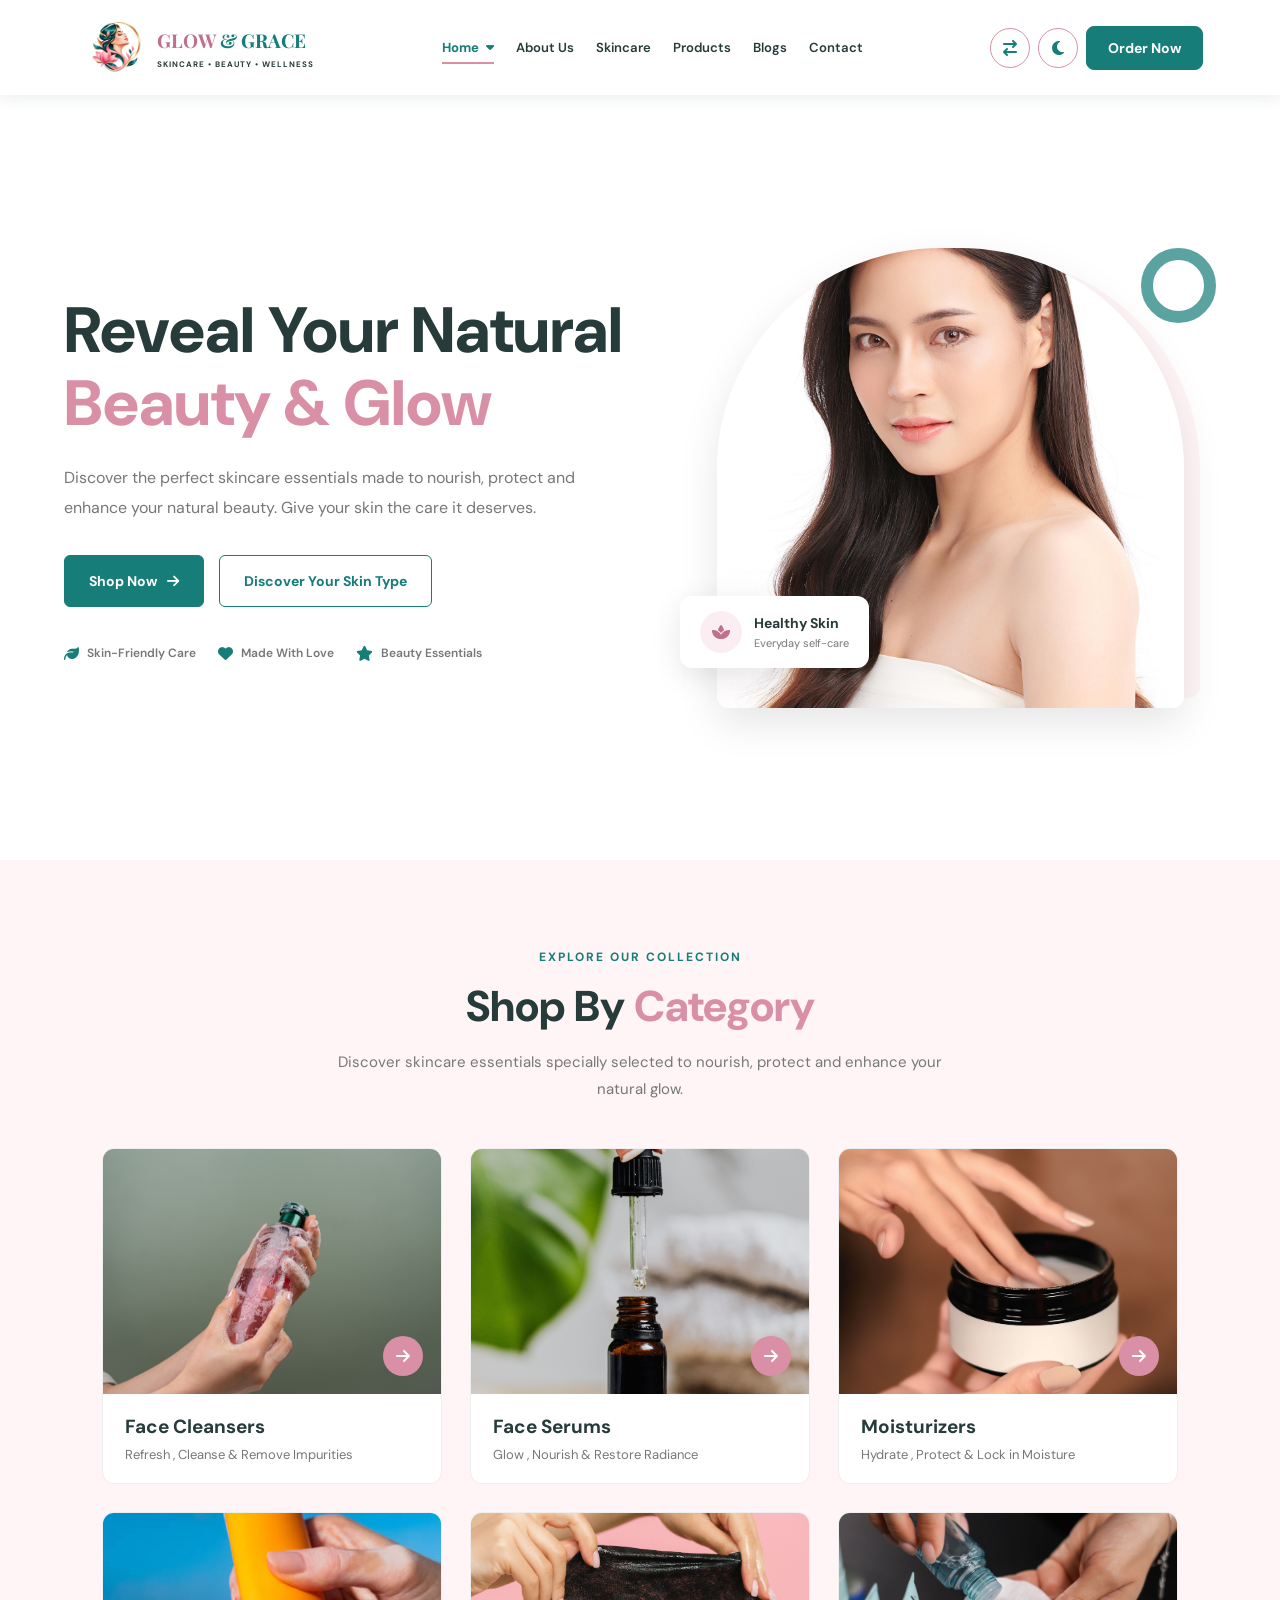
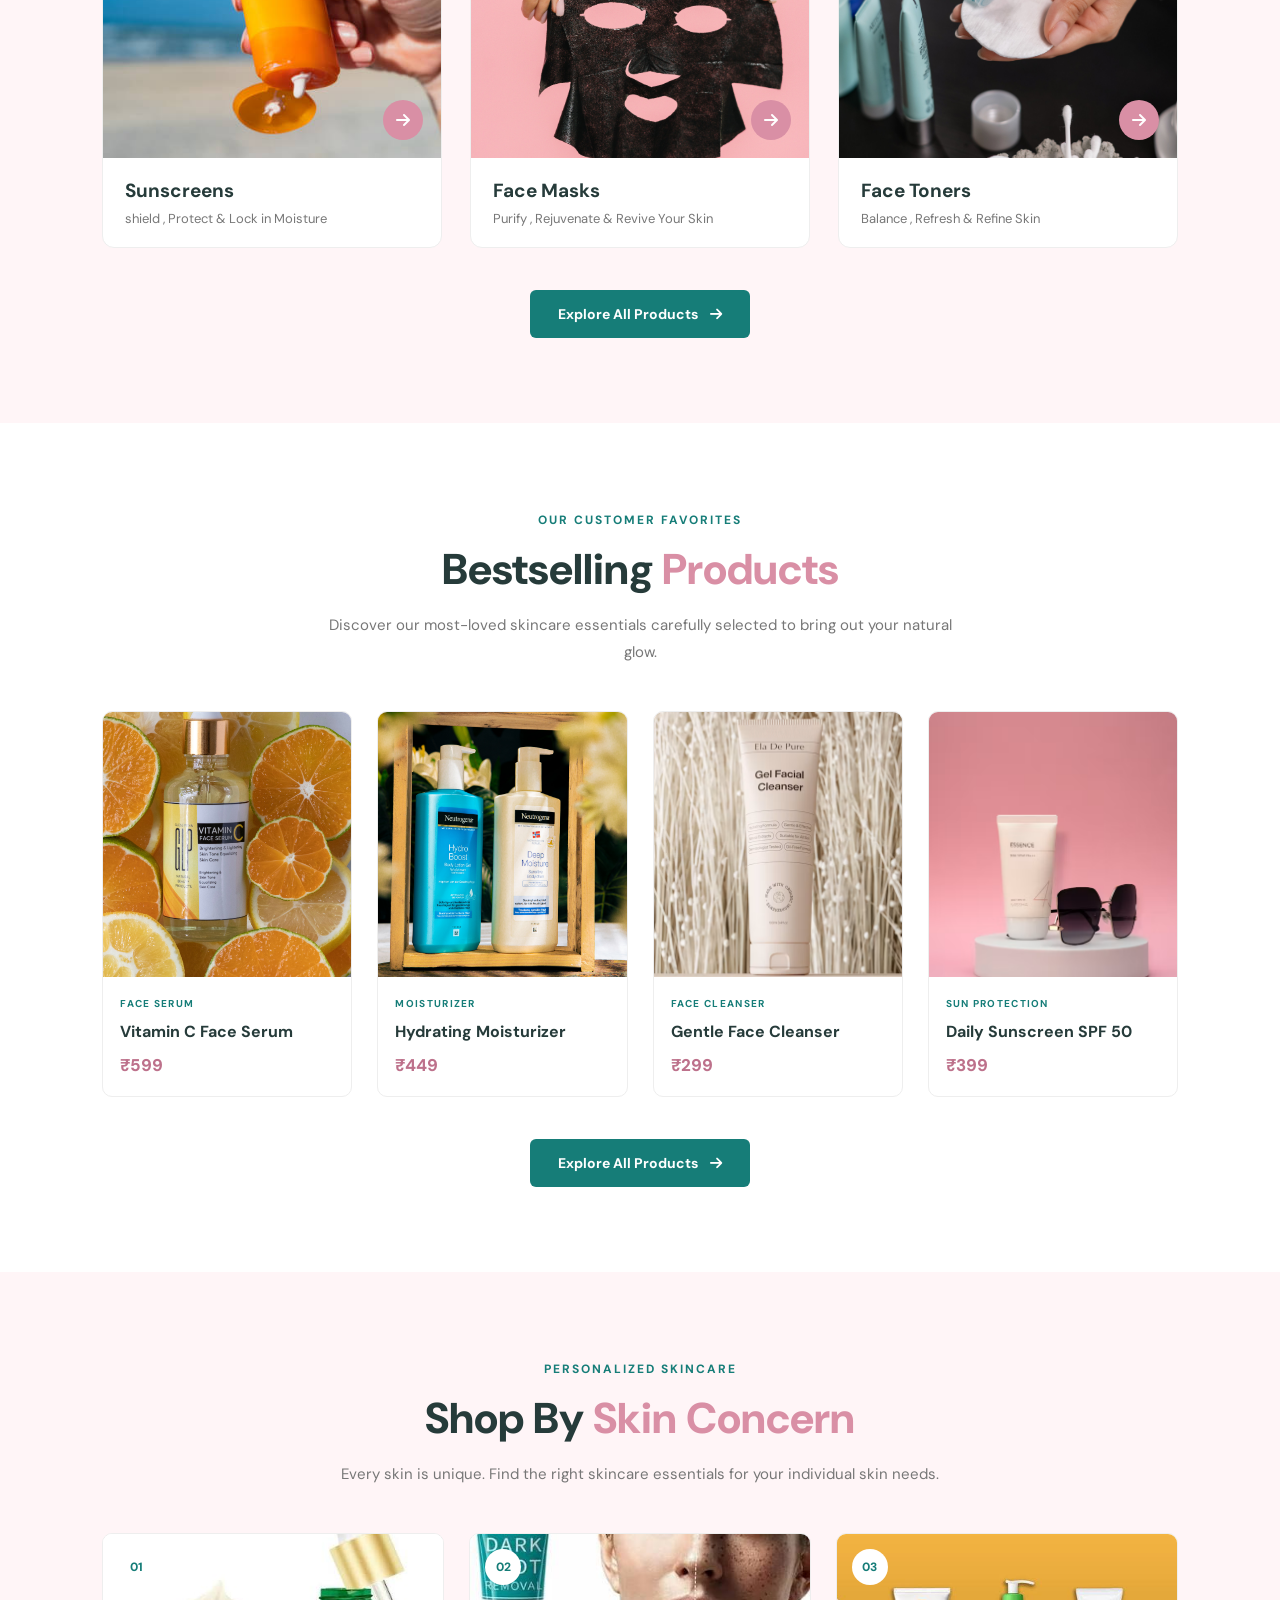
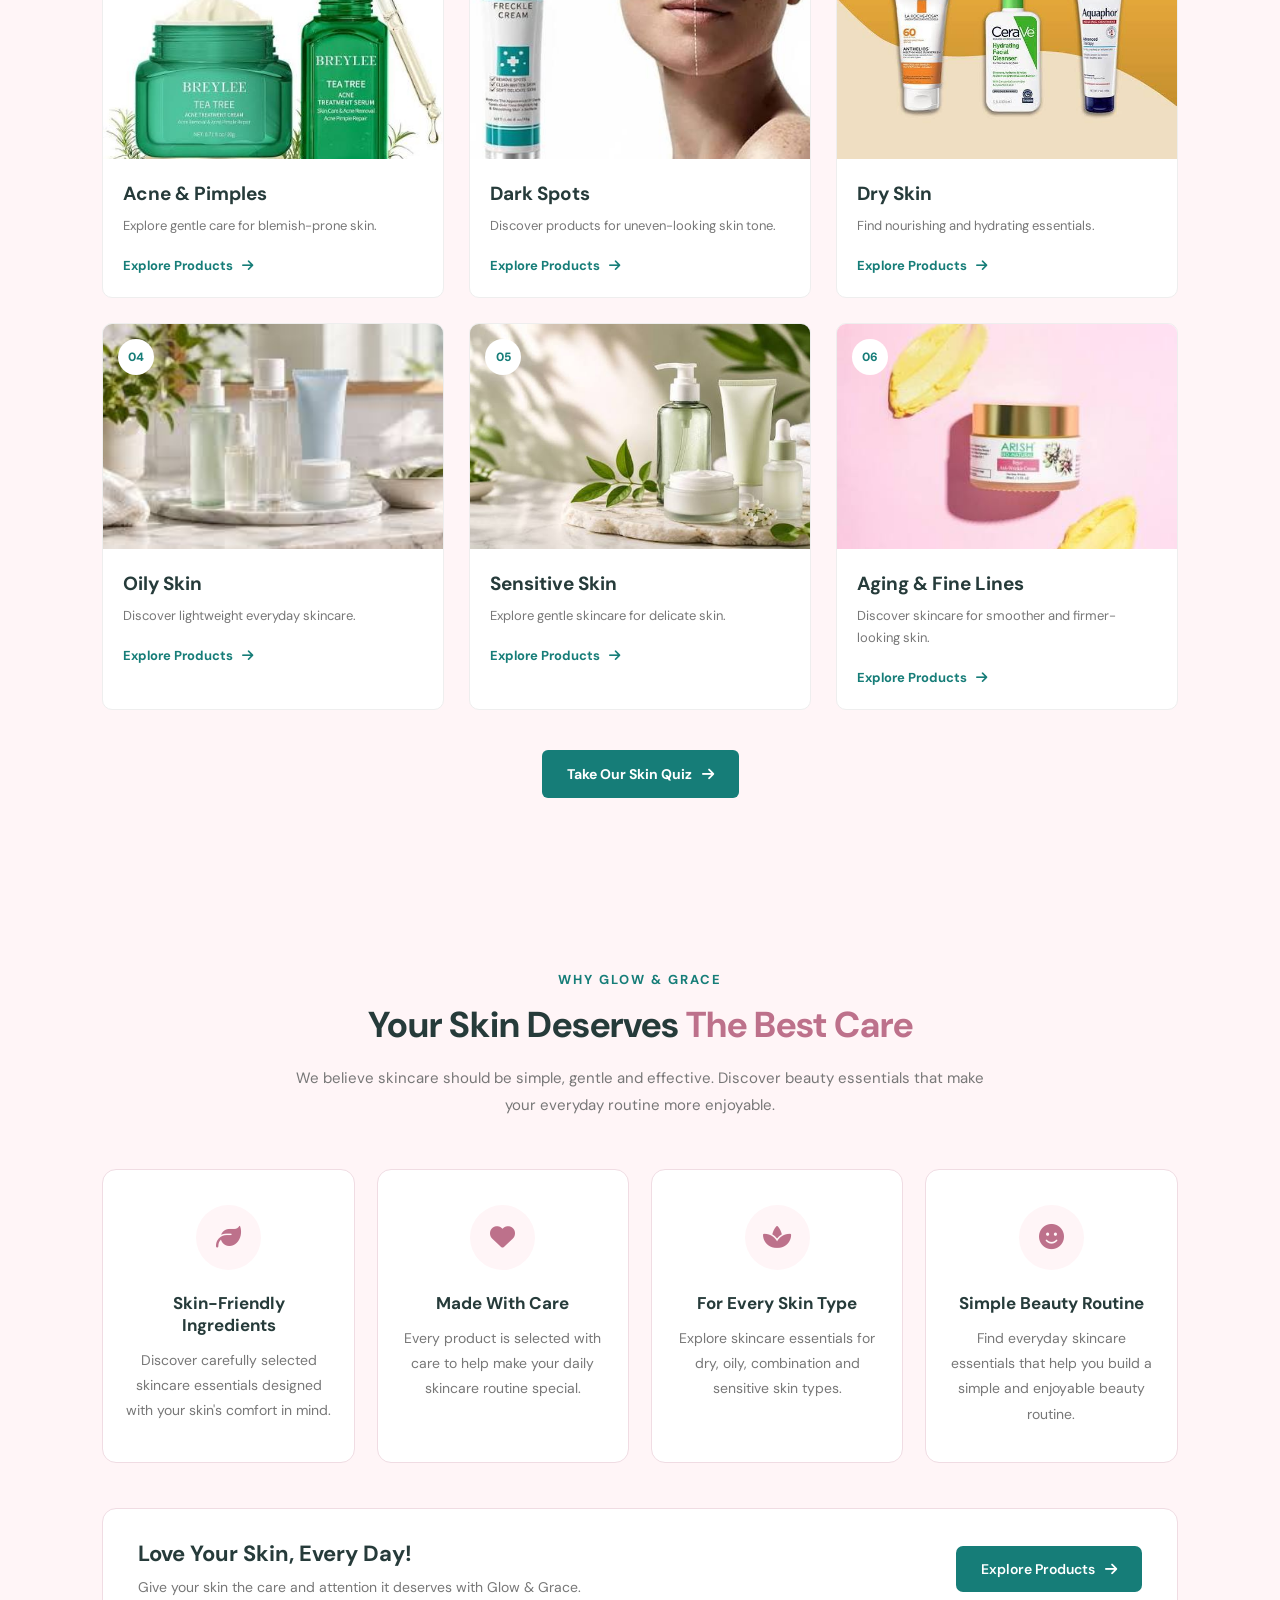
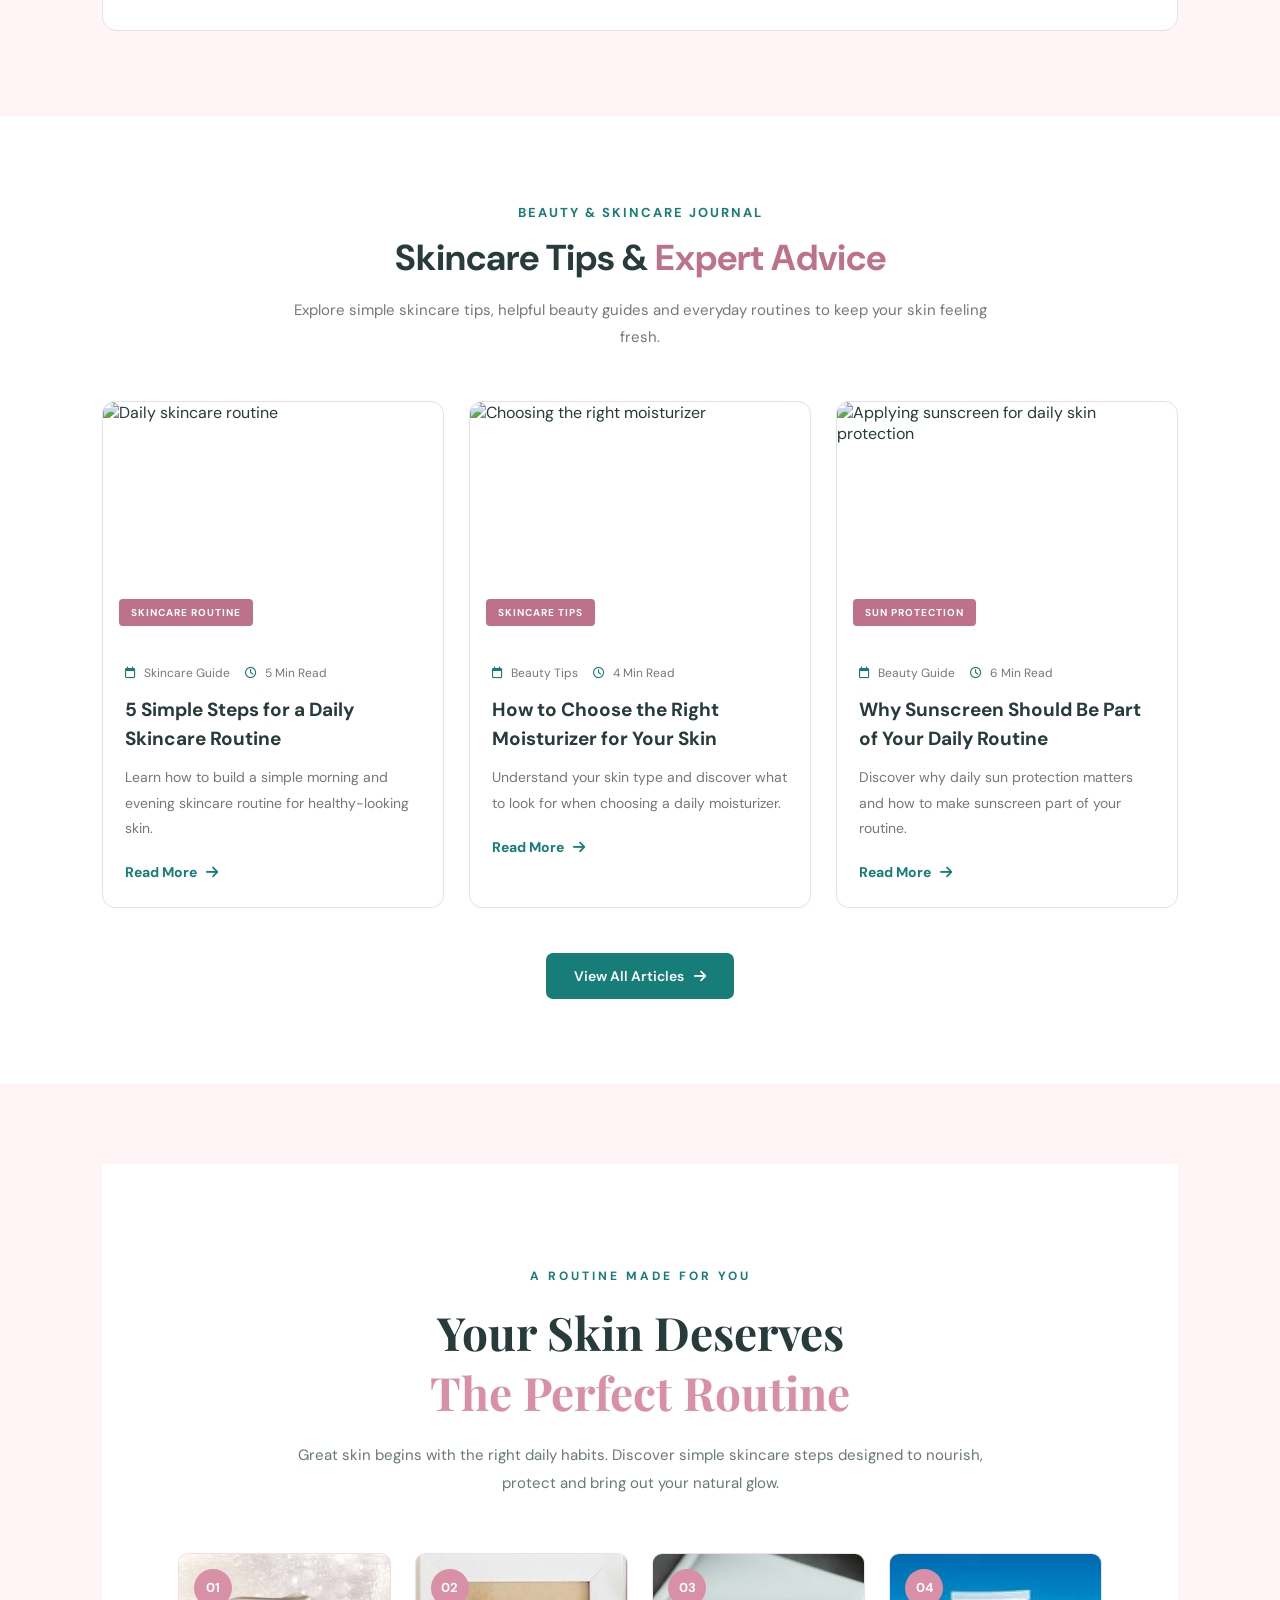
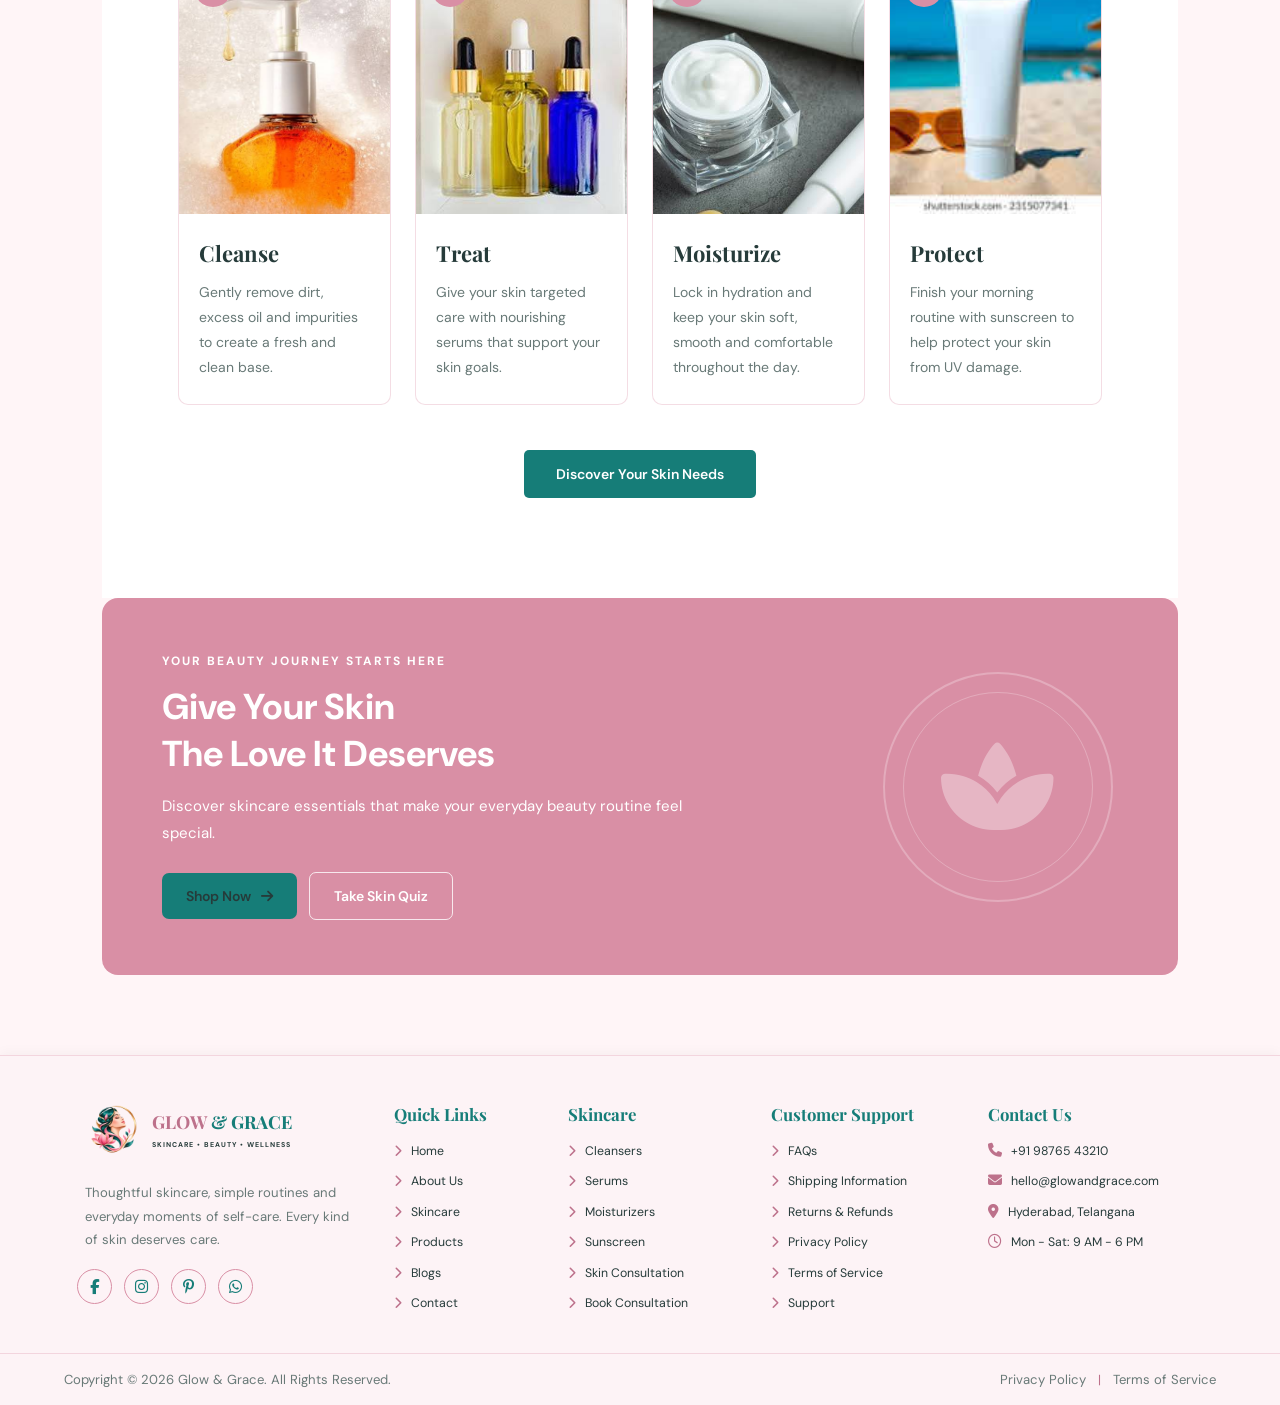
==== commit 22e9353d: "Add files via upload" ====
--- a/index.html
+++ b/index.html
@@ -10,7 +10,7 @@
     <link rel="icon" type="image/png" href="Images/g&glogo1.png">
     <link rel="stylesheet" href="main.css">
     <link rel="stylesheet" href="index.css">
-    <script src="main.js"></script>
+    <script src="main.js" defer></script>
 
     <link rel="stylesheet"
     href="https://cdnjs.cloudflare.com/ajax/libs/font-awesome/6.7.2/css/all.min.css">
--- a/main.css
+++ b/main.css
@@ -123,7 +123,10 @@
     gap: 12px;
 }
 
-/* BRAND */
+
+/* =========================================
+   BRAND
+========================================= */
 
 .brand,
 .footer-brand {
@@ -197,15 +200,21 @@
     transition: color .25s ease;
 }
 
+/* ACTIVE AND HOVER COLOR */
+
 .nav-links a:hover,
 .nav-links a.active {
     color: var(--secondary-color);
 }
 
-/* NAV UNDERLINE */
+
+/* =========================================
+   NAVIGATION UNDERLINE
+========================================= */
 
 .nav-links > li:not(.dropdown) > a {
     position: relative;
+    display: inline-block;
     padding-block: 10px;
 }
 
@@ -230,6 +239,16 @@
 
 
 /* =========================================
+   ACTIVE NAV LINK - EXTRA FIX
+========================================= */
+
+.nav-links > li > a.active {
+    color: var(--secondary-color);
+    font-weight: 700;
+}
+
+
+/* =========================================
    HOME DROPDOWN
 ========================================= */
 
@@ -268,7 +287,17 @@
     width: 100%;
 }
 
-/* DROPDOWN MENU */
+/* HOME ACTIVE COLOR */
+
+.dropdown > .home-btn.active {
+    color: var(--secondary-color);
+    font-weight: 700;
+}
+
+
+/* =========================================
+   DROPDOWN MENU
+========================================= */
 
 .dropdown-menu {
     display: none;
@@ -759,6 +788,24 @@
         width: 100%;
     }
 
+    /* MOBILE ACTIVE LINK */
+
+    .nav-links > li:not(.dropdown) > a.active {
+        color: var(--secondary-color);
+        background: var(--soft-bg);
+        border-radius: 6px;
+    }
+
+    .nav-links > li:not(.dropdown) > a.active::after {
+        width: 100%;
+    }
+
+    .dropdown > .home-btn.active {
+        color: var(--secondary-color);
+        background: var(--soft-bg);
+        border-radius: 6px;
+    }
+
     .menu-toggle {
         display: inline-flex;
     }
